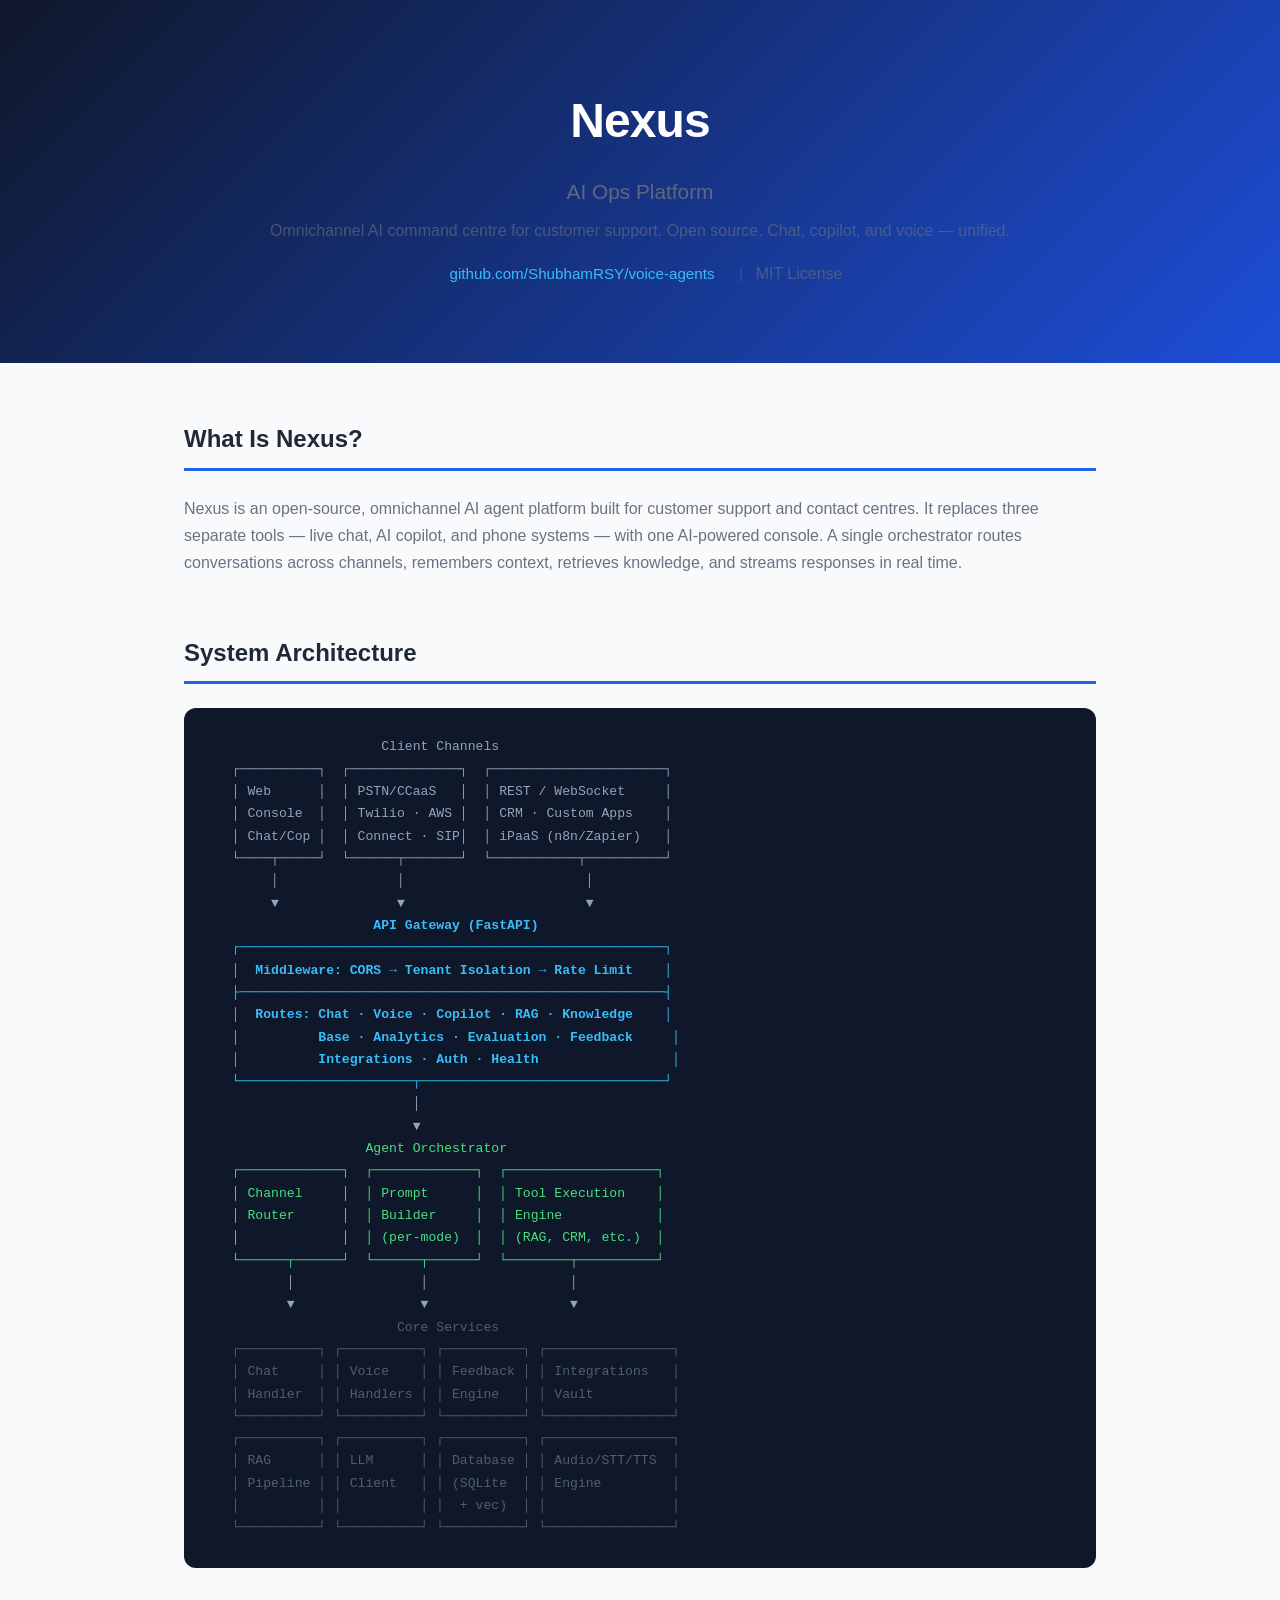
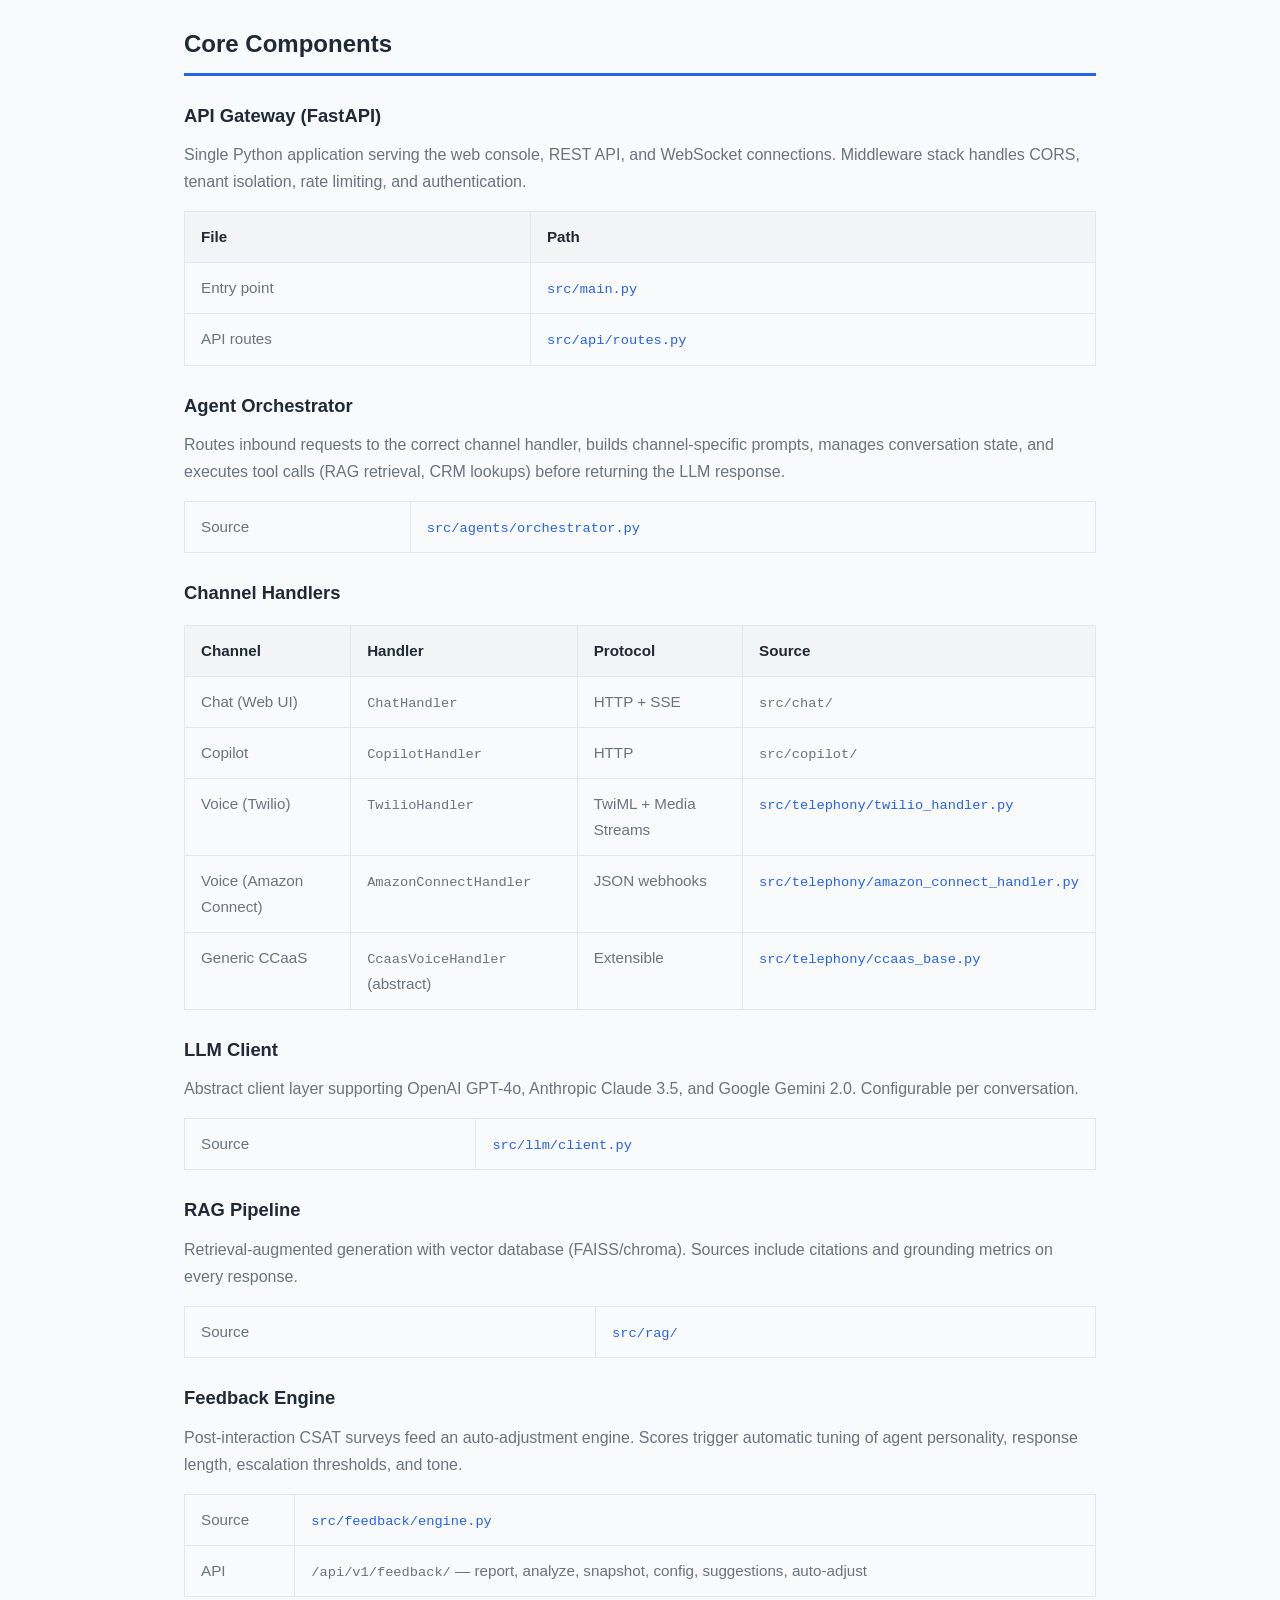
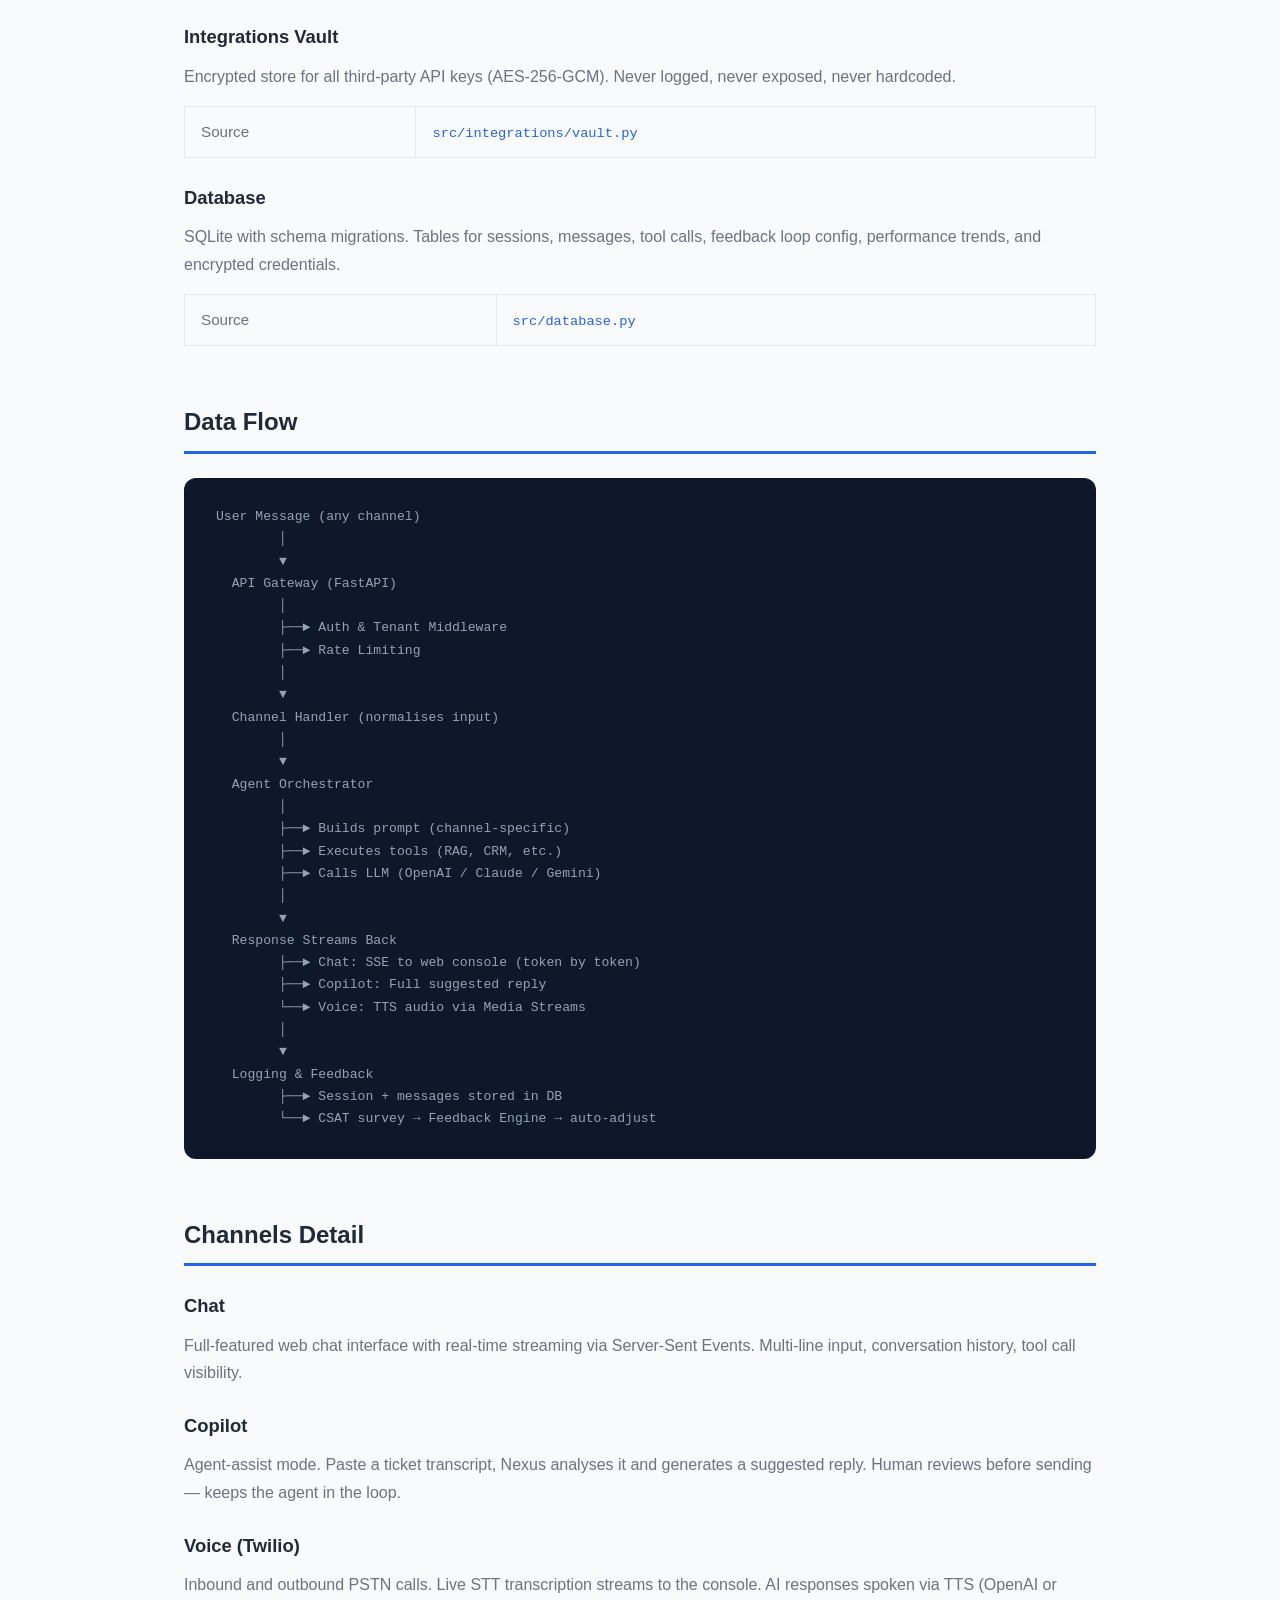
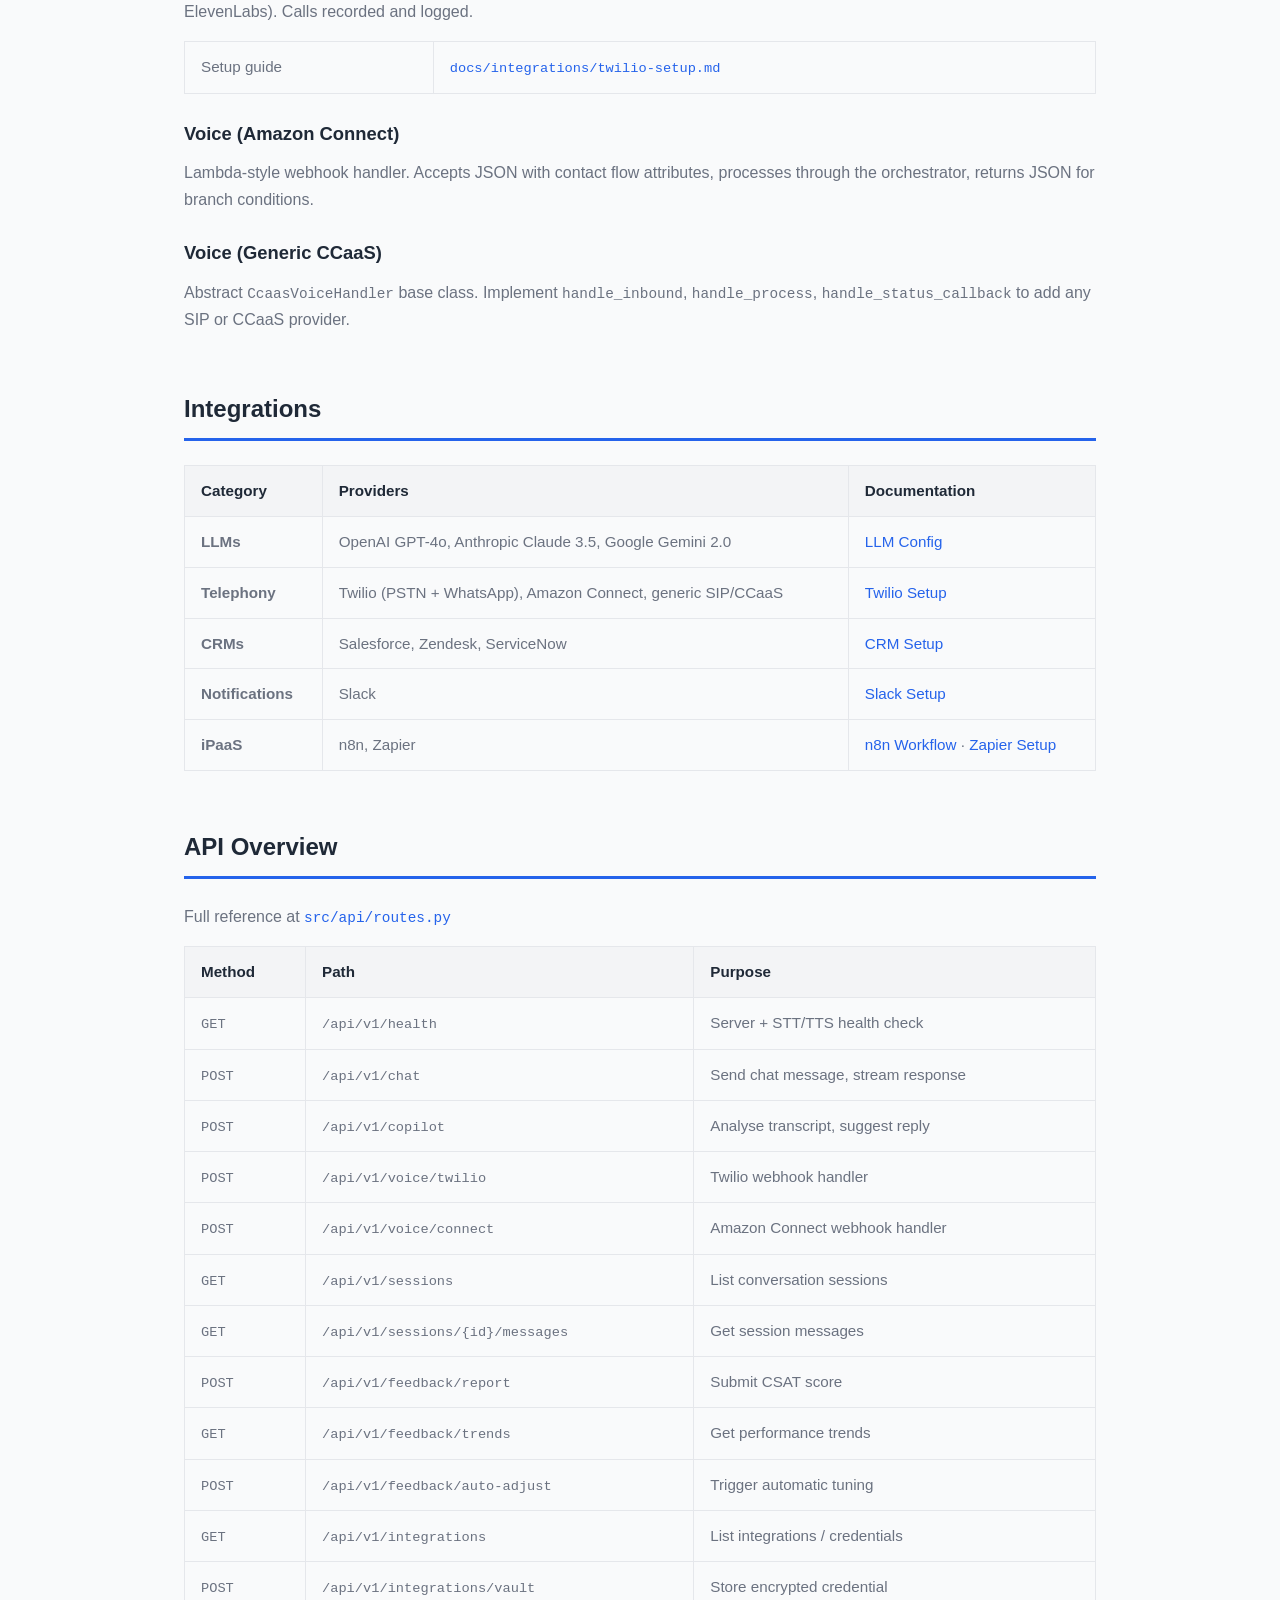
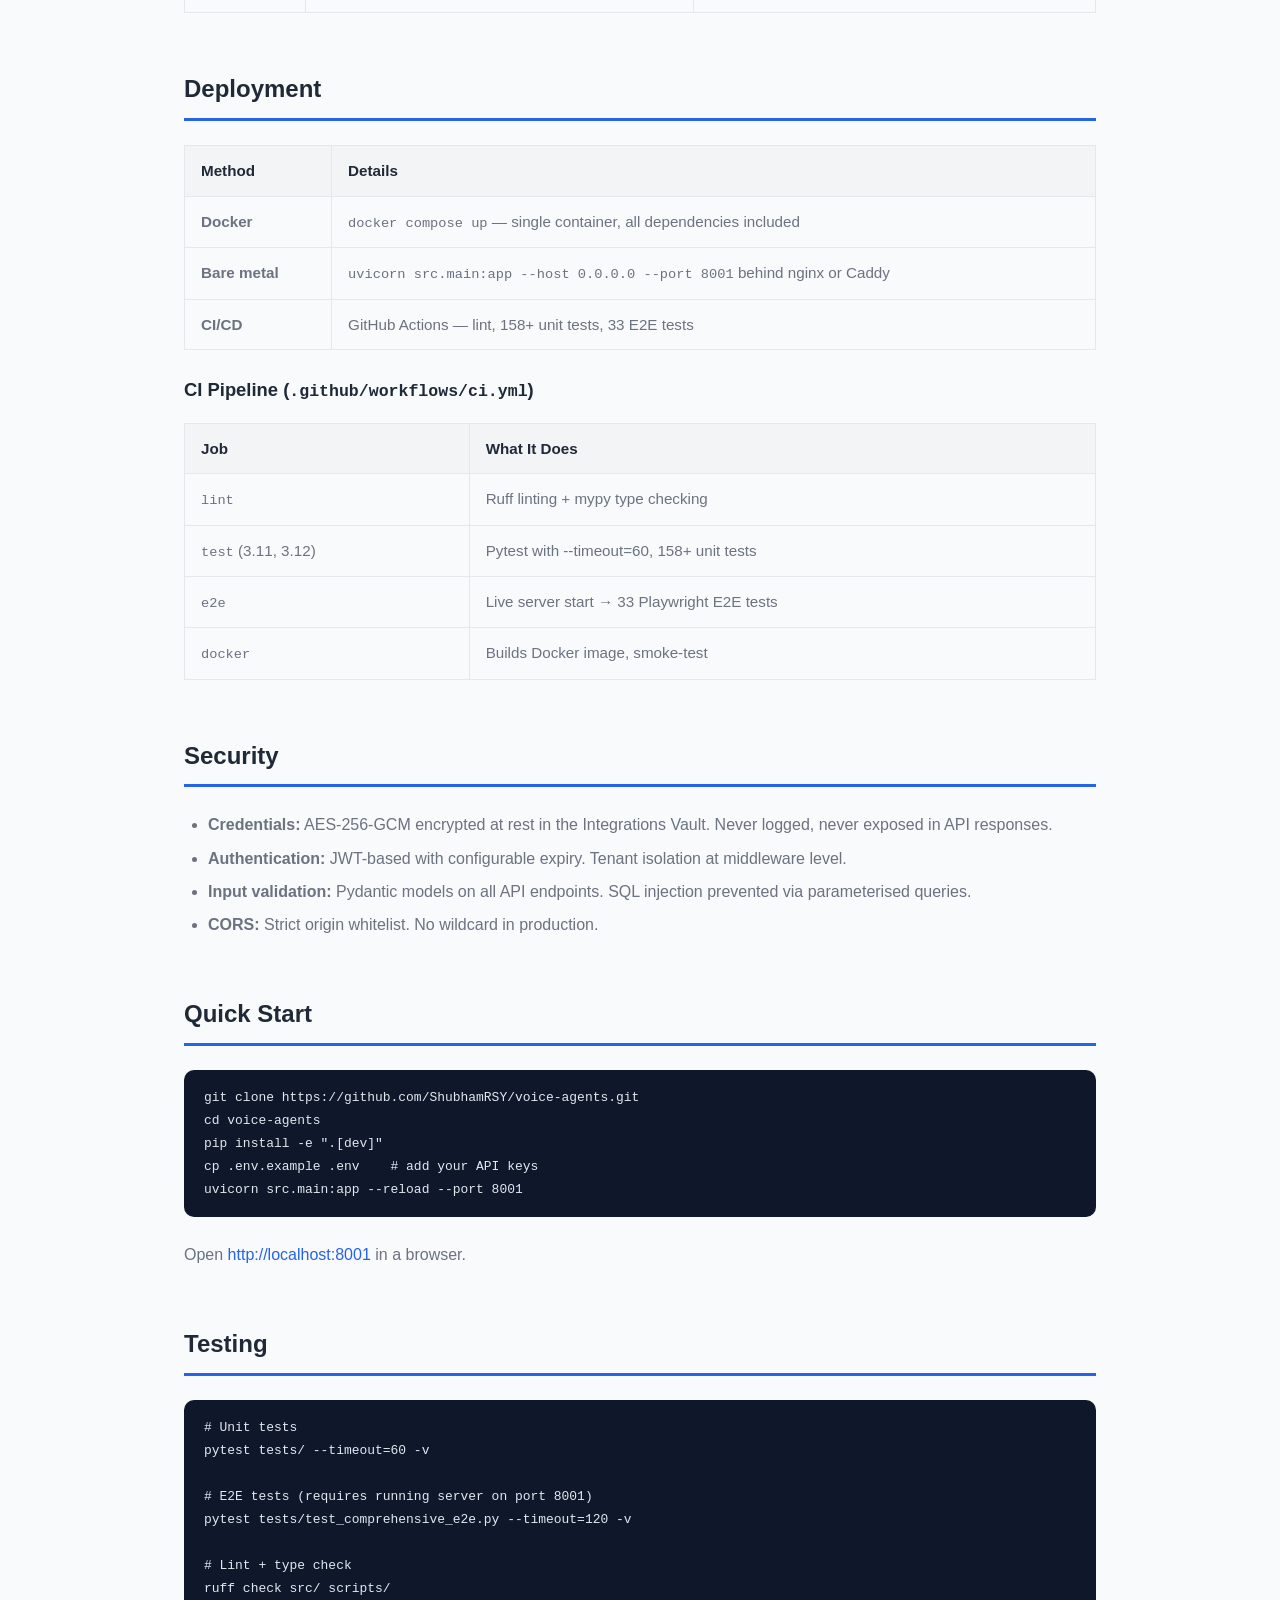
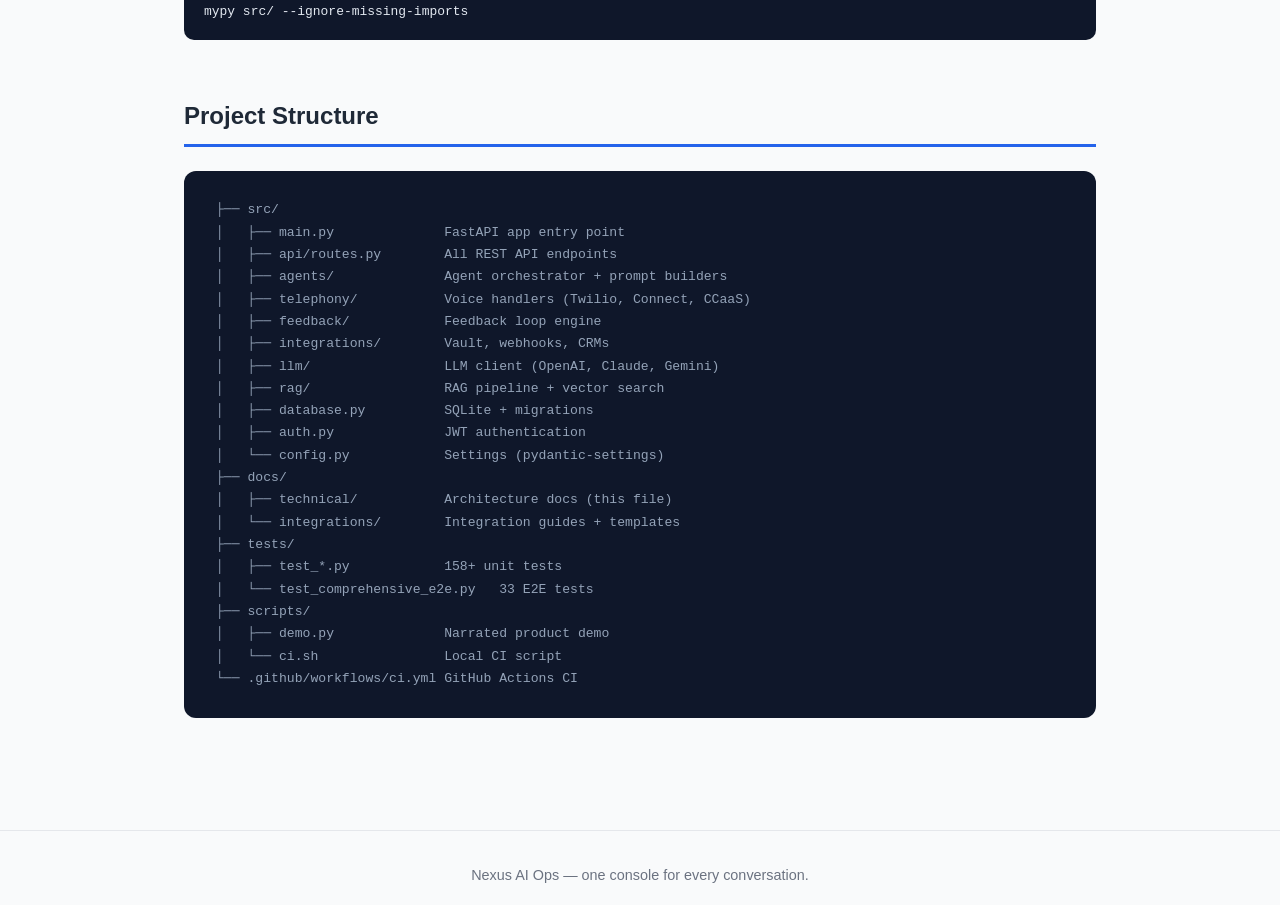
==== docs/technical/index.html @ 32c67d35 "Restore comprehensive content to architecture docs with proper links to source files" ====
<!DOCTYPE html>
<html lang="en">
<head>
<meta charset="UTF-8">
<meta name="viewport" content="width=device-width, initial-scale=1.0">
<title>Nexus — AI Ops Platform | Architecture</title>
<style>
  :root {
    --primary: #2563eb;
    --primary-dark: #1d4ed8;
    --bg: #f9fafb;
    --surface: #ffffff;
    --text: #1f2937;
    --text-muted: #6b7280;
    --border: #e5e7eb;
    --accent: #38bdf8;
    --code-bg: #0f172a;
  }
  * { margin: 0; padding: 0; box-sizing: border-box; }
  body {
    font-family: -apple-system, BlinkMacSystemFont, 'Segoe UI', Roboto, 'Helvetica Neue', Arial, sans-serif;
    color: var(--text);
    background: var(--bg);
    line-height: 1.7;
  }
  .hero {
    background: linear-gradient(135deg, #0f172a 0%, #1d4ed8 100%);
    color: white;
    padding: 80px 0 60px;
    text-align: center;
  }
  .hero h1 { font-size: 3rem; font-weight: 700; letter-spacing: -0.02em; margin-bottom: 12px; }
  .hero .tagline { font-size: 1.3rem; opacity: 0.85; margin-bottom: 8px; }
  .hero .sub { font-size: 1rem; opacity: 0.6; }
  .hero .links { margin-top: 16px; }
  .hero .links a { color: var(--accent); text-decoration: none; margin: 0 12px; font-size: 0.95rem; }
  .hero .links a:hover { text-decoration: underline; }
  .container { max-width: 960px; margin: 0 auto; padding: 0 24px; }
  .content { padding: 56px 0; }
  section { margin-bottom: 56px; }
  h2 {
    font-size: 1.5rem;
    font-weight: 600;
    color: var(--text);
    border-bottom: 3px solid var(--primary);
    padding-bottom: 8px;
    margin-bottom: 24px;
  }
  h3 { font-size: 1.15rem; font-weight: 600; margin: 24px 0 10px; color: var(--text); }
  h4 { font-size: 1rem; font-weight: 600; margin: 18px 0 8px; color: var(--text); }
  p { margin-bottom: 16px; color: var(--text-muted); }
  a { color: var(--primary); text-decoration: none; }
  a:hover { text-decoration: underline; }
  table {
    width: 100%;
    border-collapse: collapse;
    margin: 16px 0 24px;
    font-size: 0.95rem;
  }
  th, td {
    border: 1px solid var(--border);
    padding: 12px 16px;
    text-align: left;
    vertical-align: top;
  }
  th { background: #f3f4f6; font-weight: 600; color: var(--text); }
  td { color: var(--text-muted); }
  pre {
    background: var(--code-bg);
    color: #e2e8f0;
    padding: 16px 20px;
    border-radius: 10px;
    overflow-x: auto;
    font-size: 0.9rem;
    margin: 16px 0 24px;
    line-height: 1.6;
  }
  code { font-family: 'JetBrains Mono', 'Fira Code', monospace; font-size: 0.9em; }
  .cards {
    display: grid;
    grid-template-columns: repeat(auto-fill, minmax(280px, 1fr));
    gap: 20px;
    margin: 16px 0 24px;
  }
  .card {
    background: var(--surface);
    border: 1px solid var(--border);
    border-radius: 12px;
    padding: 20px 24px;
  }
  .card h3 { margin-top: 0; font-size: 1rem; }
  .card p { font-size: 0.9rem; margin-bottom: 0; }
  .diagram {
    background: var(--code-bg);
    color: #94a3b8;
    padding: 28px 32px;
    border-radius: 12px;
    font-family: 'JetBrains Mono', 'Fira Code', monospace;
    font-size: 0.82rem;
    line-height: 1.7;
    margin: 16px 0 24px;
    white-space: pre;
    overflow-x: auto;
  }
  .diagram .hl { color: var(--accent); font-weight: 600; }
  .diagram .g { color: #4ade80; }
  .diagram .y { color: #facc15; }
  .diagram .dim { opacity: 0.5; }
  ul, ol { margin: 8px 0 16px 24px; color: var(--text-muted); }
  li { margin-bottom: 6px; }
  .footer {
    text-align: center;
    padding: 32px 0;
    color: var(--text-muted);
    font-size: 0.9rem;
    border-top: 1px solid var(--border);
  }
  @media (max-width: 640px) {
    .hero h1 { font-size: 2rem; }
    .hero .tagline { font-size: 1.1rem; }
    .cards { grid-template-columns: 1fr; }
  }
</style>
</head>
<body>

<div class="hero">
  <div class="container">
    <h1>Nexus</h1>
    <p class="tagline">AI Ops Platform</p>
    <p class="sub">Omnichannel AI command centre for customer support. Open source. Chat, copilot, and voice — unified.</p>
    <p class="links">
      <a href="https://github.com/ShubhamRSY/voice-agents">github.com/ShubhamRSY/voice-agents</a>
      <span style="opacity:0.4;margin:0 8px">|</span>
      <span style="opacity:0.6">MIT License</span>
    </p>
  </div>
</div>

<div class="content">
  <div class="container">

    <!-- What Is Nexus -->
    <section>
      <h2>What Is Nexus?</h2>
      <p>
        Nexus is an open-source, omnichannel AI agent platform built for customer support and
        contact centres. It replaces three separate tools — live chat, AI copilot, and phone
        systems — with one AI-powered console. A single orchestrator routes conversations across
        channels, remembers context, retrieves knowledge, and streams responses in real time.
      </p>
    </section>

    <!-- System Architecture -->
    <section>
      <h2>System Architecture</h2>
      <div class="diagram">                     Client Channels
  ┌──────────┐  ┌──────────────┐  ┌──────────────────────┐
  │ Web      │  │ PSTN/CCaaS   │  │ REST / WebSocket     │
  │ Console  │  │ Twilio · AWS │  │ CRM · Custom Apps    │
  │ Chat/Cop │  │ Connect · SIP│  │ iPaaS (n8n/Zapier)   │
  └────┬─────┘  └──────┬───────┘  └───────────┬──────────┘
       │               │                       │
       ▼               ▼                       ▼
<span class="hl">                    API Gateway (FastAPI)
  ┌──────────────────────────────────────────────────────┐
  │  Middleware: CORS → Tenant Isolation → Rate Limit    │
  ├──────────────────────────────────────────────────────┤
  │  Routes: Chat · Voice · Copilot · RAG · Knowledge    │
  │          Base · Analytics · Evaluation · Feedback     │
  │          Integrations · Auth · Health                 │
  └──────────────────────┬───────────────────────────────┘</span>
                         │
                         ▼
<span class="g">                   Agent Orchestrator
  ┌─────────────┐  ┌─────────────┐  ┌───────────────────┐
  │ Channel     │  │ Prompt      │  │ Tool Execution    │
  │ Router      │  │ Builder     │  │ Engine            │
  │             │  │ (per-mode)  │  │ (RAG, CRM, etc.)  │
  └──────┬──────┘  └──────┬──────┘  └────────┬──────────┘</span>
         │                │                  │
         ▼                ▼                  ▼
<span class="dim">                       Core Services
  ┌──────────┐ ┌──────────┐ ┌──────────┐ ┌────────────────┐
  │ Chat     │ │ Voice    │ │ Feedback │ │ Integrations   │
  │ Handler  │ │ Handlers │ │ Engine   │ │ Vault          │
  └──────────┘ └──────────┘ └──────────┘ └────────────────┘
  ┌──────────┐ ┌──────────┐ ┌──────────┐ ┌────────────────┐
  │ RAG      │ │ LLM      │ │ Database │ │ Audio/STT/TTS  │
  │ Pipeline │ │ Client   │ │ (SQLite  │ │ Engine         │
  │          │ │          │ │  + vec)  │ │                │
  └──────────┘ └──────────┘ └──────────┘ └────────────────┘</span></div>
    </section>

    <!-- Core Components -->
    <section>
      <h2>Core Components</h2>

      <h3>API Gateway (FastAPI)</h3>
      <p>Single Python application serving the web console, REST API, and WebSocket connections. Middleware stack handles CORS, tenant isolation, rate limiting, and authentication.</p>
      <table>
        <tr><th>File</th><th>Path</th></tr>
        <tr><td>Entry point</td><td><a href="https://github.com/ShubhamRSY/voice-agents/blob/main/src/main.py"><code>src/main.py</code></a></td></tr>
        <tr><td>API routes</td><td><a href="https://github.com/ShubhamRSY/voice-agents/blob/main/src/api/routes.py"><code>src/api/routes.py</code></a></td></tr>
      </table>

      <h3>Agent Orchestrator</h3>
      <p>Routes inbound requests to the correct channel handler, builds channel-specific prompts, manages conversation state, and executes tool calls (RAG retrieval, CRM lookups) before returning the LLM response.</p>
      <table>
        <tr><td>Source</td><td><a href="https://github.com/ShubhamRSY/voice-agents/blob/main/src/agents/orchestrator.py"><code>src/agents/orchestrator.py</code></a></td></tr>
      </table>

      <h3>Channel Handlers</h3>
      <table>
        <tr><th>Channel</th><th>Handler</th><th>Protocol</th><th>Source</th></tr>
        <tr><td>Chat (Web UI)</td><td><code>ChatHandler</code></td><td>HTTP + SSE</td><td><code>src/chat/</code></td></tr>
        <tr><td>Copilot</td><td><code>CopilotHandler</code></td><td>HTTP</td><td><code>src/copilot/</code></td></tr>
        <tr><td>Voice (Twilio)</td><td><code>TwilioHandler</code></td><td>TwiML + Media Streams</td><td><a href="https://github.com/ShubhamRSY/voice-agents/blob/main/src/telephony/twilio_handler.py"><code>src/telephony/twilio_handler.py</code></a></td></tr>
        <tr><td>Voice (Amazon Connect)</td><td><code>AmazonConnectHandler</code></td><td>JSON webhooks</td><td><a href="https://github.com/ShubhamRSY/voice-agents/blob/main/src/telephony/amazon_connect_handler.py"><code>src/telephony/amazon_connect_handler.py</code></a></td></tr>
        <tr><td>Generic CCaaS</td><td><code>CcaasVoiceHandler</code> (abstract)</td><td>Extensible</td><td><a href="https://github.com/ShubhamRSY/voice-agents/blob/main/src/telephony/ccaas_base.py"><code>src/telephony/ccaas_base.py</code></a></td></tr>
      </table>

      <h3>LLM Client</h3>
      <p>Abstract client layer supporting OpenAI GPT-4o, Anthropic Claude 3.5, and Google Gemini 2.0. Configurable per conversation.</p>
      <table><tr><td>Source</td><td><a href="https://github.com/ShubhamRSY/voice-agents/blob/main/src/llm/client.py"><code>src/llm/client.py</code></a></td></tr></table>

      <h3>RAG Pipeline</h3>
      <p>Retrieval-augmented generation with vector database (FAISS/chroma). Sources include citations and grounding metrics on every response.</p>
      <table><tr><td>Source</td><td><a href="https://github.com/ShubhamRSY/voice-agents/blob/main/src/rag/"><code>src/rag/</code></a></td></tr></table>

      <h3>Feedback Engine</h3>
      <p>Post-interaction CSAT surveys feed an auto-adjustment engine. Scores trigger automatic tuning of agent personality, response length, escalation thresholds, and tone.</p>
      <table>
        <tr><td>Source</td><td><a href="https://github.com/ShubhamRSY/voice-agents/blob/main/src/feedback/engine.py"><code>src/feedback/engine.py</code></a></td></tr>
        <tr><td>API</td><td><code>/api/v1/feedback/</code> — report, analyze, snapshot, config, suggestions, auto-adjust</td></tr>
      </table>

      <h3>Integrations Vault</h3>
      <p>Encrypted store for all third-party API keys (AES-256-GCM). Never logged, never exposed, never hardcoded.</p>
      <table><tr><td>Source</td><td><a href="https://github.com/ShubhamRSY/voice-agents/blob/main/src/integrations/vault.py"><code>src/integrations/vault.py</code></a></td></tr></table>

      <h3>Database</h3>
      <p>SQLite with schema migrations. Tables for sessions, messages, tool calls, feedback loop config, performance trends, and encrypted credentials.</p>
      <table><tr><td>Source</td><td><a href="https://github.com/ShubhamRSY/voice-agents/blob/main/src/database.py"><code>src/database.py</code></a></td></tr></table>
    </section>

    <!-- Data Flow -->
    <section>
      <h2>Data Flow</h2>
      <div class="diagram">User Message (any channel)
        │
        ▼
  API Gateway (FastAPI)
        │
        ├──► Auth & Tenant Middleware
        ├──► Rate Limiting
        │
        ▼
  Channel Handler (normalises input)
        │
        ▼
  Agent Orchestrator
        │
        ├──► Builds prompt (channel-specific)
        ├──► Executes tools (RAG, CRM, etc.)
        ├──► Calls LLM (OpenAI / Claude / Gemini)
        │
        ▼
  Response Streams Back
        ├──► Chat: SSE to web console (token by token)
        ├──► Copilot: Full suggested reply
        └──► Voice: TTS audio via Media Streams
        │
        ▼
  Logging & Feedback
        ├──► Session + messages stored in DB
        └──► CSAT survey → Feedback Engine → auto-adjust</div>
    </section>

    <!-- Channels Detail -->
    <section>
      <h2>Channels Detail</h2>

      <h3>Chat</h3>
      <p>Full-featured web chat interface with real-time streaming via Server-Sent Events. Multi-line input, conversation history, tool call visibility.</p>

      <h3>Copilot</h3>
      <p>Agent-assist mode. Paste a ticket transcript, Nexus analyses it and generates a suggested reply. Human reviews before sending — keeps the agent in the loop.</p>

      <h3>Voice (Twilio)</h3>
      <p>Inbound and outbound PSTN calls. Live STT transcription streams to the console. AI responses spoken via TTS (OpenAI or ElevenLabs). Calls recorded and logged.</p>
      <table><tr><td>Setup guide</td><td><a href="https://github.com/ShubhamRSY/voice-agents/blob/main/docs/integrations/twilio-setup.md"><code>docs/integrations/twilio-setup.md</code></a></td></tr></table>

      <h3>Voice (Amazon Connect)</h3>
      <p>Lambda-style webhook handler. Accepts JSON with contact flow attributes, processes through the orchestrator, returns JSON for branch conditions.</p>

      <h3>Voice (Generic CCaaS)</h3>
      <p>Abstract <code>CcaasVoiceHandler</code> base class. Implement <code>handle_inbound</code>, <code>handle_process</code>, <code>handle_status_callback</code> to add any SIP or CCaaS provider.</p>
    </section>

    <!-- Integrations -->
    <section>
      <h2>Integrations</h2>
      <table>
        <tr><th>Category</th><th>Providers</th><th>Documentation</th></tr>
        <tr><td><strong>LLMs</strong></td><td>OpenAI GPT-4o, Anthropic Claude 3.5, Google Gemini 2.0</td><td><a href="https://github.com/ShubhamRSY/voice-agents/blob/main/docs/configuration.md">LLM Config</a></td></tr>
        <tr><td><strong>Telephony</strong></td><td>Twilio (PSTN + WhatsApp), Amazon Connect, generic SIP/CCaaS</td><td><a href="https://github.com/ShubhamRSY/voice-agents/blob/main/docs/integrations/twilio-setup.md">Twilio Setup</a></td></tr>
        <tr><td><strong>CRMs</strong></td><td>Salesforce, Zendesk, ServiceNow</td><td><a href="https://github.com/ShubhamRSY/voice-agents/blob/main/docs/integrations/crm-setup.md">CRM Setup</a></td></tr>
        <tr><td><strong>Notifications</strong></td><td>Slack</td><td><a href="https://github.com/ShubhamRSY/voice-agents/blob/main/docs/integrations/slack-setup.md">Slack Setup</a></td></tr>
        <tr><td><strong>iPaaS</strong></td><td>n8n, Zapier</td><td><a href="https://github.com/ShubhamRSY/voice-agents/blob/main/docs/integrations/templates/n8n-workflow.json">n8n Workflow</a> · <a href="https://github.com/ShubhamRSY/voice-agents/blob/main/docs/integrations/templates/zapier-setup.md">Zapier Setup</a></td></tr>
      </table>
    </section>

    <!-- API Overview -->
    <section>
      <h2>API Overview</h2>
      <p>Full reference at <a href="https://github.com/ShubhamRSY/voice-agents/blob/main/src/api/routes.py"><code>src/api/routes.py</code></a></p>
      <table>
        <tr><th>Method</th><th>Path</th><th>Purpose</th></tr>
        <tr><td><code>GET</code></td><td><code>/api/v1/health</code></td><td>Server + STT/TTS health check</td></tr>
        <tr><td><code>POST</code></td><td><code>/api/v1/chat</code></td><td>Send chat message, stream response</td></tr>
        <tr><td><code>POST</code></td><td><code>/api/v1/copilot</code></td><td>Analyse transcript, suggest reply</td></tr>
        <tr><td><code>POST</code></td><td><code>/api/v1/voice/twilio</code></td><td>Twilio webhook handler</td></tr>
        <tr><td><code>POST</code></td><td><code>/api/v1/voice/connect</code></td><td>Amazon Connect webhook handler</td></tr>
        <tr><td><code>GET</code></td><td><code>/api/v1/sessions</code></td><td>List conversation sessions</td></tr>
        <tr><td><code>GET</code></td><td><code>/api/v1/sessions/{id}/messages</code></td><td>Get session messages</td></tr>
        <tr><td><code>POST</code></td><td><code>/api/v1/feedback/report</code></td><td>Submit CSAT score</td></tr>
        <tr><td><code>GET</code></td><td><code>/api/v1/feedback/trends</code></td><td>Get performance trends</td></tr>
        <tr><td><code>POST</code></td><td><code>/api/v1/feedback/auto-adjust</code></td><td>Trigger automatic tuning</td></tr>
        <tr><td><code>GET</code></td><td><code>/api/v1/integrations</code></td><td>List integrations / credentials</td></tr>
        <tr><td><code>POST</code></td><td><code>/api/v1/integrations/vault</code></td><td>Store encrypted credential</td></tr>
      </table>
    </section>

    <!-- Deployment -->
    <section>
      <h2>Deployment</h2>
      <table>
        <tr><th>Method</th><th>Details</th></tr>
        <tr><td><strong>Docker</strong></td><td><code>docker compose up</code> — single container, all dependencies included</td></tr>
        <tr><td><strong>Bare metal</strong></td><td><code>uvicorn src.main:app --host 0.0.0.0 --port 8001</code> behind nginx or Caddy</td></tr>
        <tr><td><strong>CI/CD</strong></td><td>GitHub Actions — lint, 158+ unit tests, 33 E2E tests</td></tr>
      </table>

      <h3>CI Pipeline (<code>.github/workflows/ci.yml</code>)</h3>
      <table>
        <tr><th>Job</th><th>What It Does</th></tr>
        <tr><td><code>lint</code></td><td>Ruff linting + mypy type checking</td></tr>
        <tr><td><code>test</code> (3.11, 3.12)</td><td>Pytest with --timeout=60, 158+ unit tests</td></tr>
        <tr><td><code>e2e</code></td><td>Live server start → 33 Playwright E2E tests</td></tr>
        <tr><td><code>docker</code></td><td>Builds Docker image, smoke-test</td></tr>
      </table>
    </section>

    <!-- Security -->
    <section>
      <h2>Security</h2>
      <ul>
        <li><strong>Credentials:</strong> AES-256-GCM encrypted at rest in the Integrations Vault. Never logged, never exposed in API responses.</li>
        <li><strong>Authentication:</strong> JWT-based with configurable expiry. Tenant isolation at middleware level.</li>
        <li><strong>Input validation:</strong> Pydantic models on all API endpoints. SQL injection prevented via parameterised queries.</li>
        <li><strong>CORS:</strong> Strict origin whitelist. No wildcard in production.</li>
      </ul>
    </section>

    <!-- Quick Start -->
    <section>
      <h2>Quick Start</h2>
      <pre><code>git clone https://github.com/ShubhamRSY/voice-agents.git
cd voice-agents
pip install -e ".[dev]"
cp .env.example .env    # add your API keys
uvicorn src.main:app --reload --port 8001</code></pre>
      <p>Open <a href="http://localhost:8001">http://localhost:8001</a> in a browser.</p>
    </section>

    <!-- Testing -->
    <section>
      <h2>Testing</h2>
      <pre><code># Unit tests
pytest tests/ --timeout=60 -v

# E2E tests (requires running server on port 8001)
pytest tests/test_comprehensive_e2e.py --timeout=120 -v

# Lint + type check
ruff check src/ scripts/
mypy src/ --ignore-missing-imports</code></pre>
    </section>

    <!-- Project Structure -->
    <section>
      <h2>Project Structure</h2>
      <div class="diagram">├── src/
│   ├── main.py              FastAPI app entry point
│   ├── api/routes.py        All REST API endpoints
│   ├── agents/              Agent orchestrator + prompt builders
│   ├── telephony/           Voice handlers (Twilio, Connect, CCaaS)
│   ├── feedback/            Feedback loop engine
│   ├── integrations/        Vault, webhooks, CRMs
│   ├── llm/                 LLM client (OpenAI, Claude, Gemini)
│   ├── rag/                 RAG pipeline + vector search
│   ├── database.py          SQLite + migrations
│   ├── auth.py              JWT authentication
│   └── config.py            Settings (pydantic-settings)
├── docs/
│   ├── technical/           Architecture docs (this file)
│   └── integrations/        Integration guides + templates
├── tests/
│   ├── test_*.py            158+ unit tests
│   └── test_comprehensive_e2e.py   33 E2E tests
├── scripts/
│   ├── demo.py              Narrated product demo
│   └── ci.sh                Local CI script
└── .github/workflows/ci.yml GitHub Actions CI</div>
    </section>

  </div>
</div>

<div class="footer">
  <div class="container">
    Nexus AI Ops — one console for every conversation.
  </div>
</div>

</body>
</html>
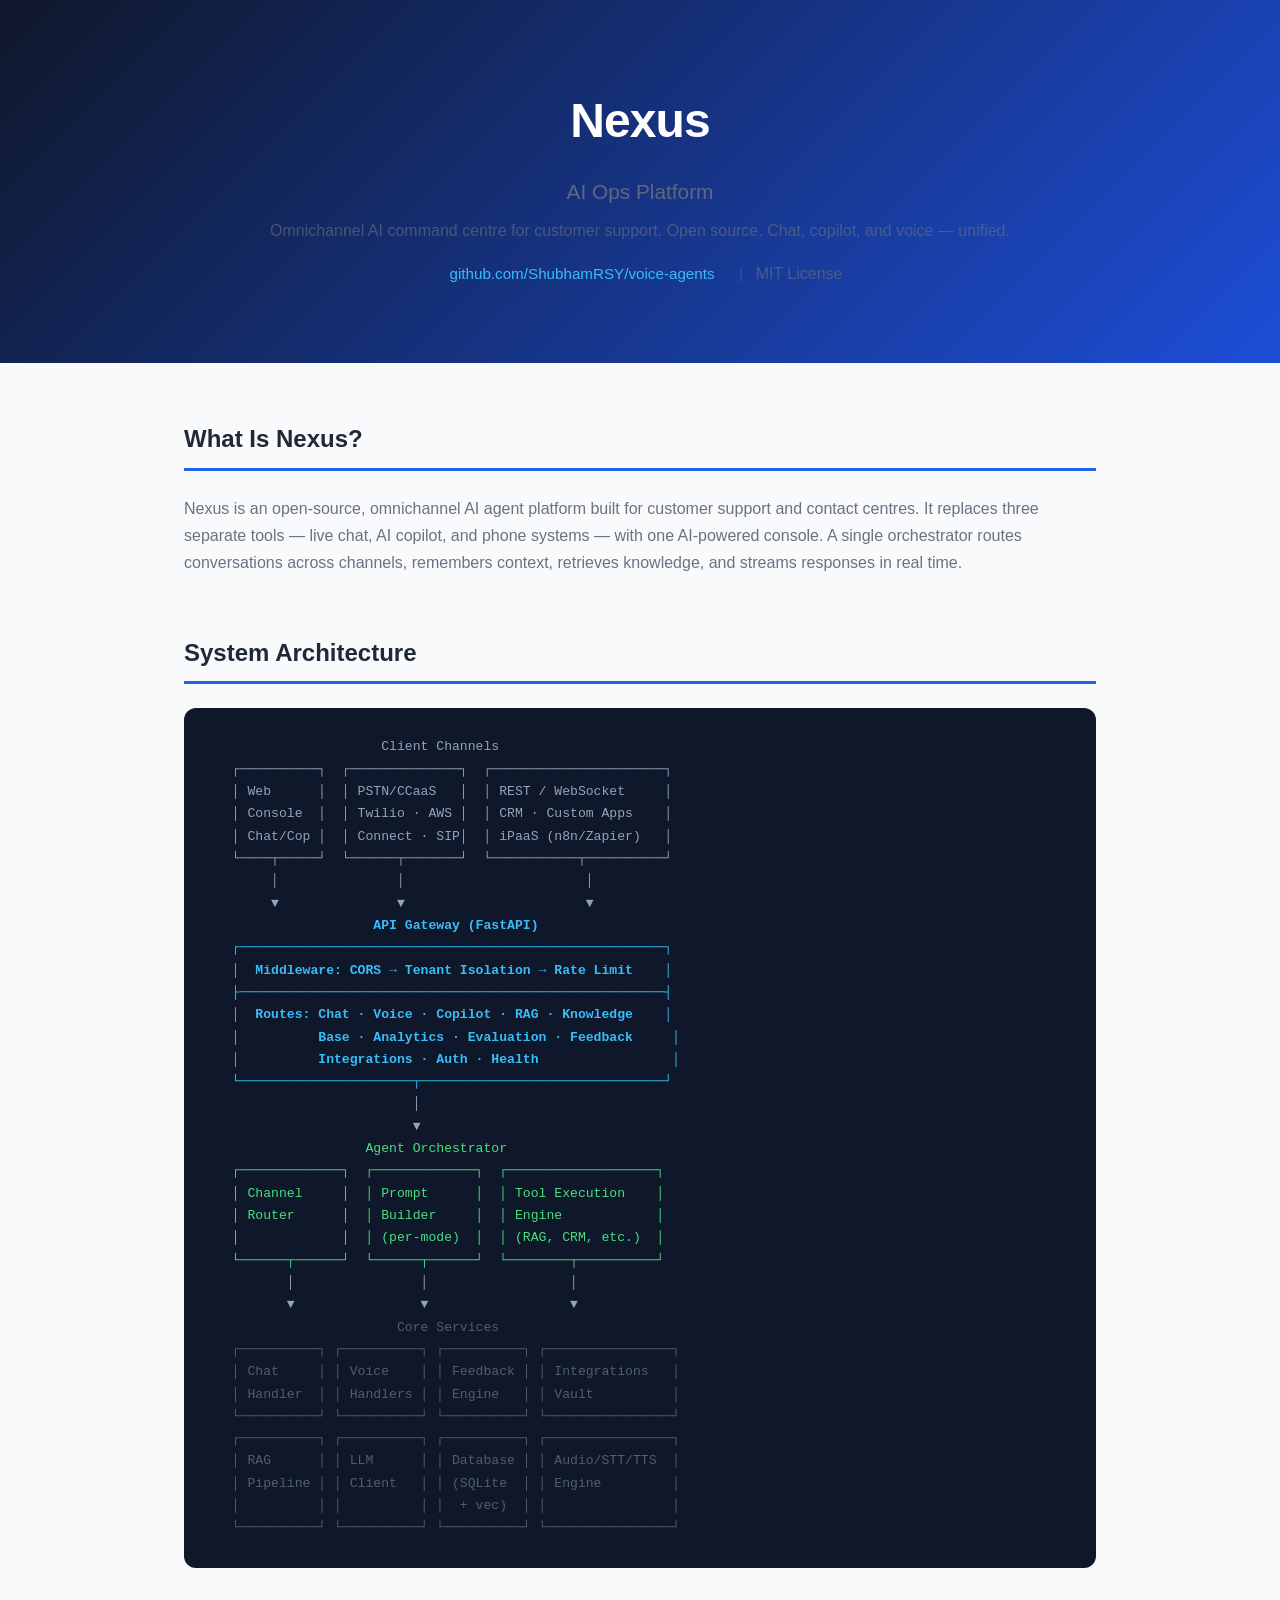
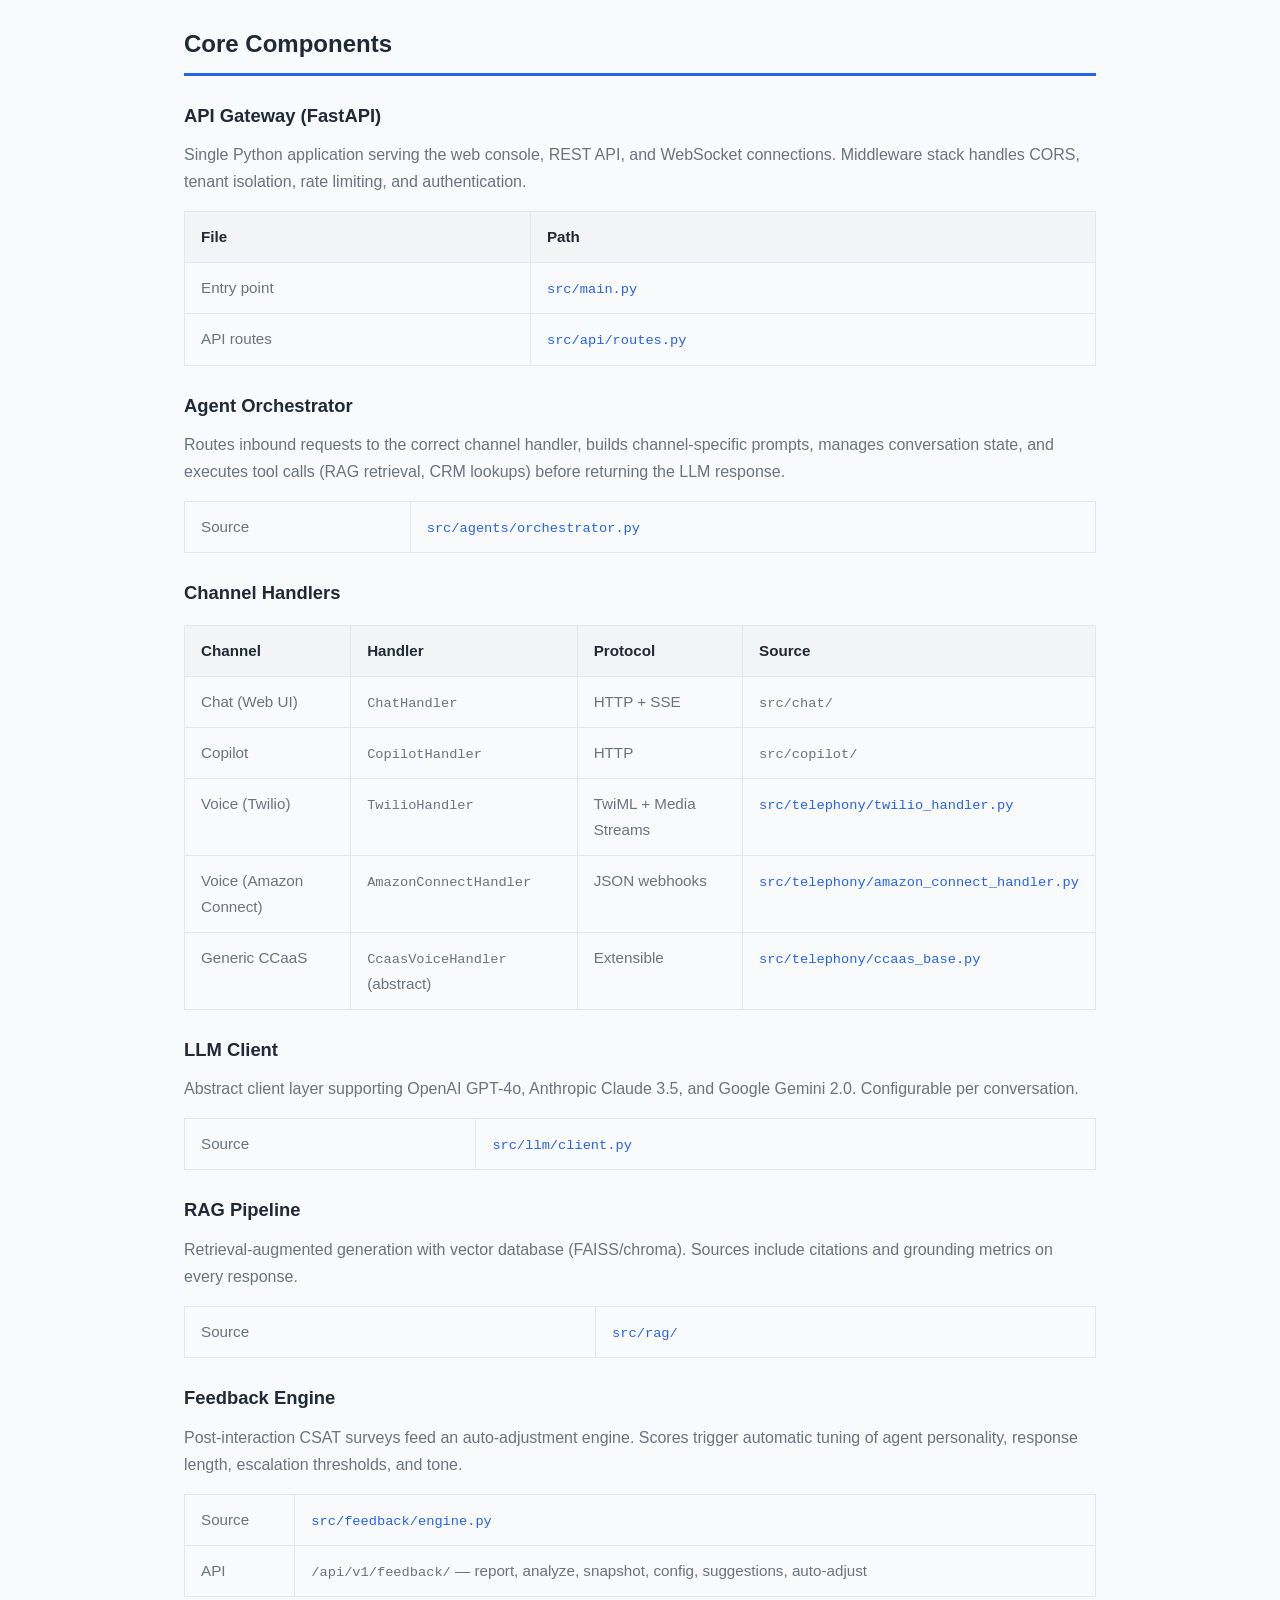
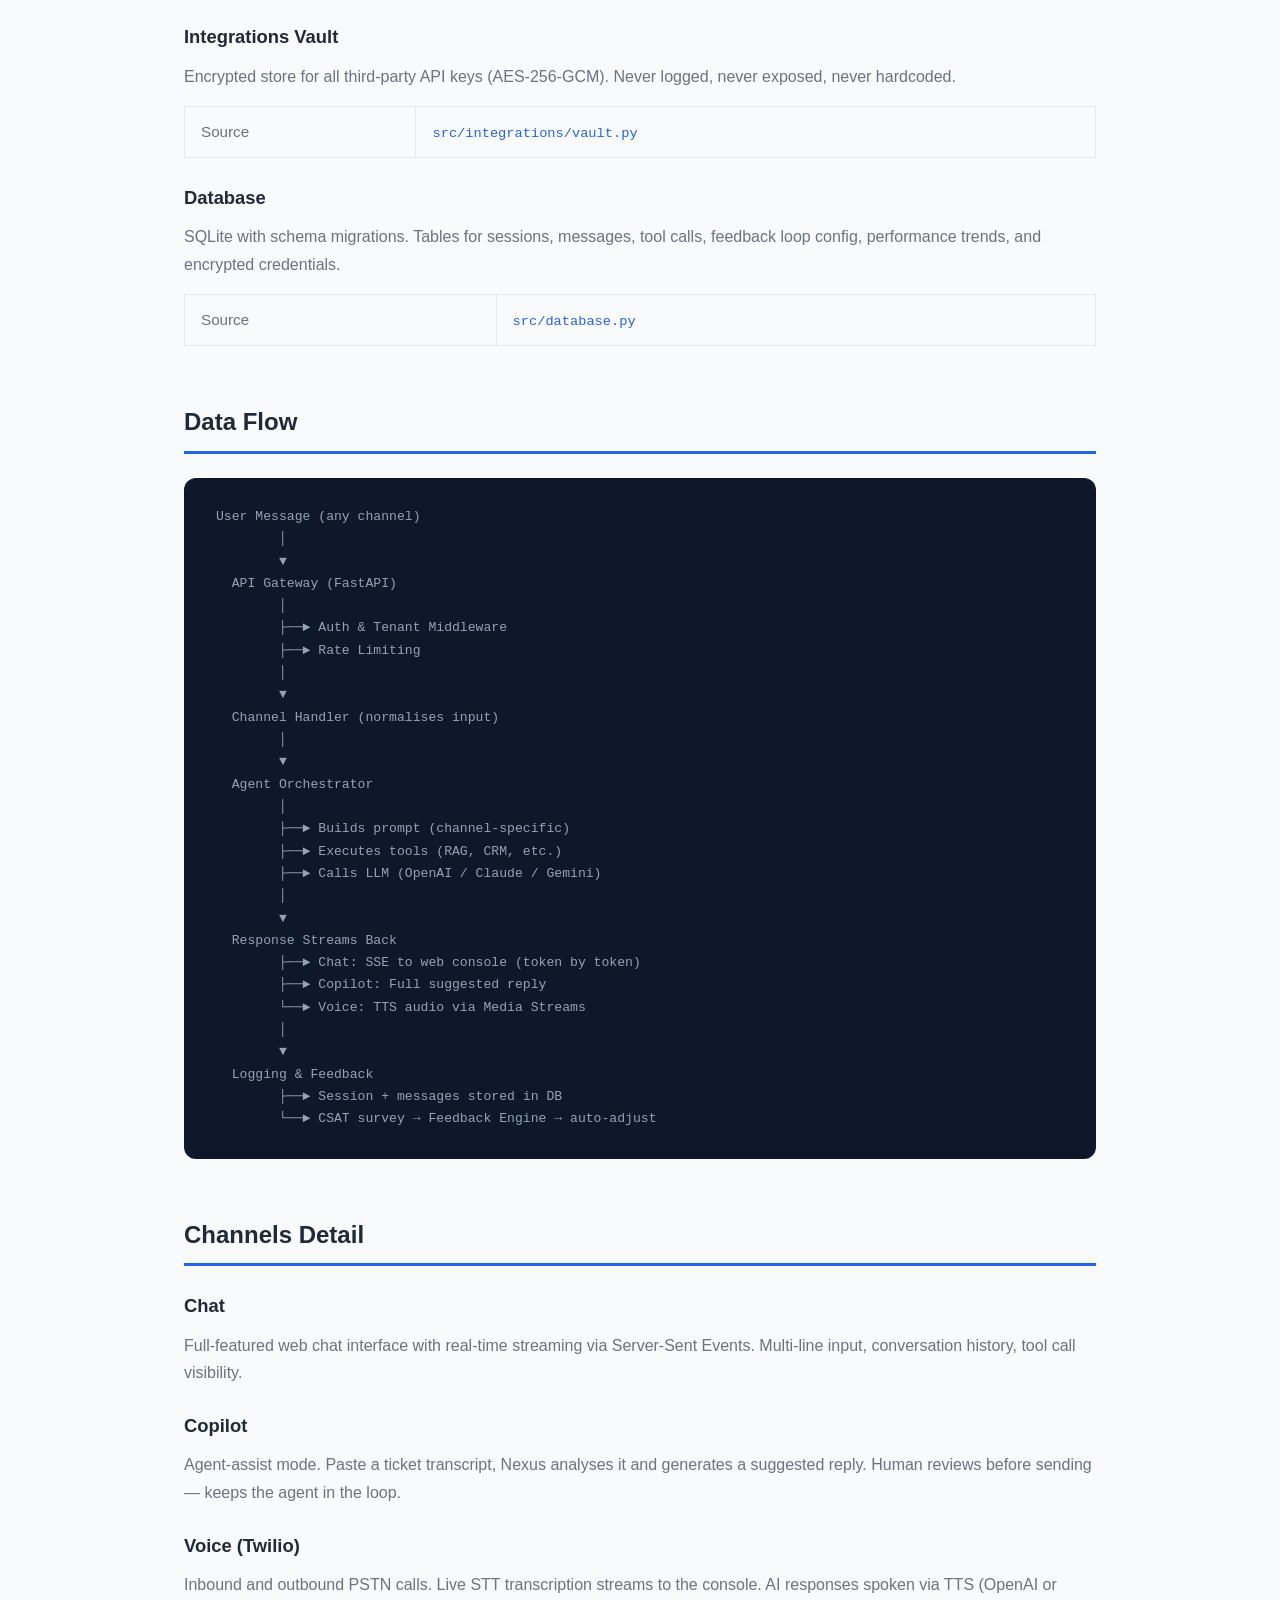
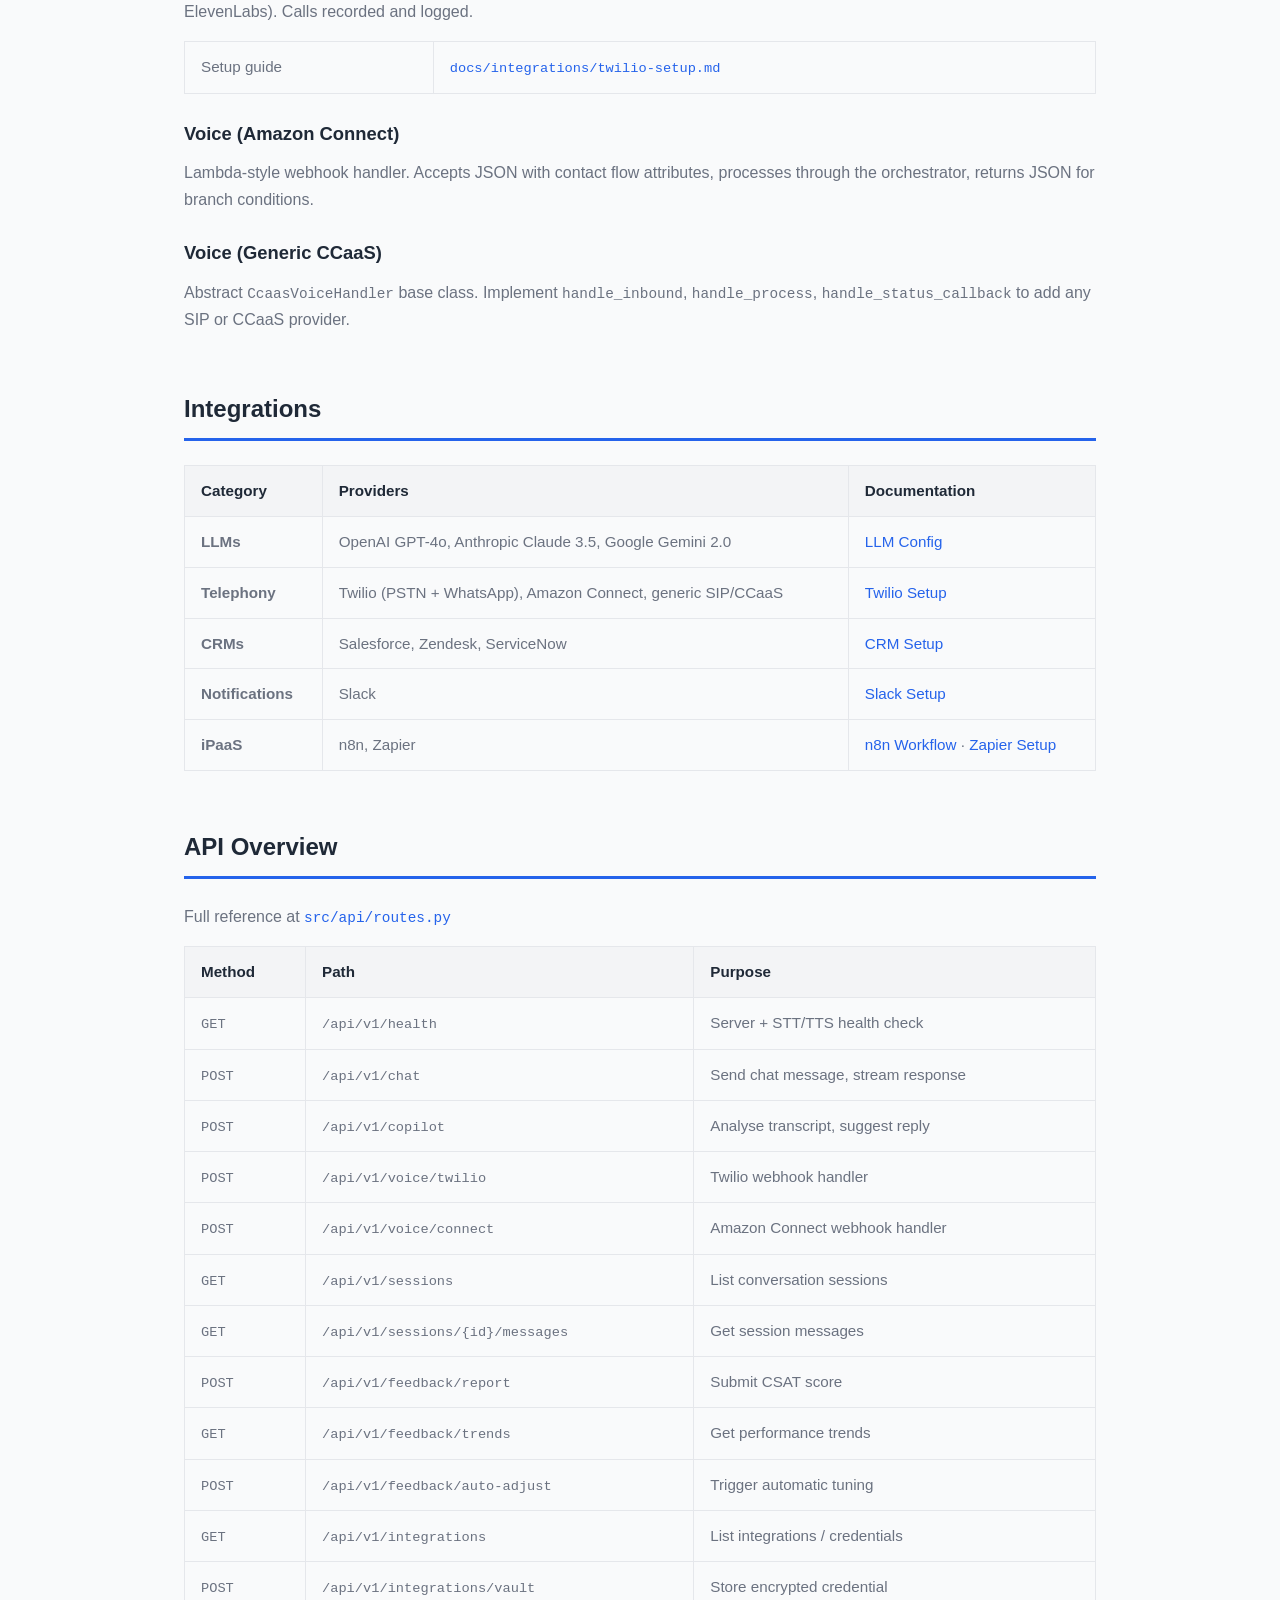
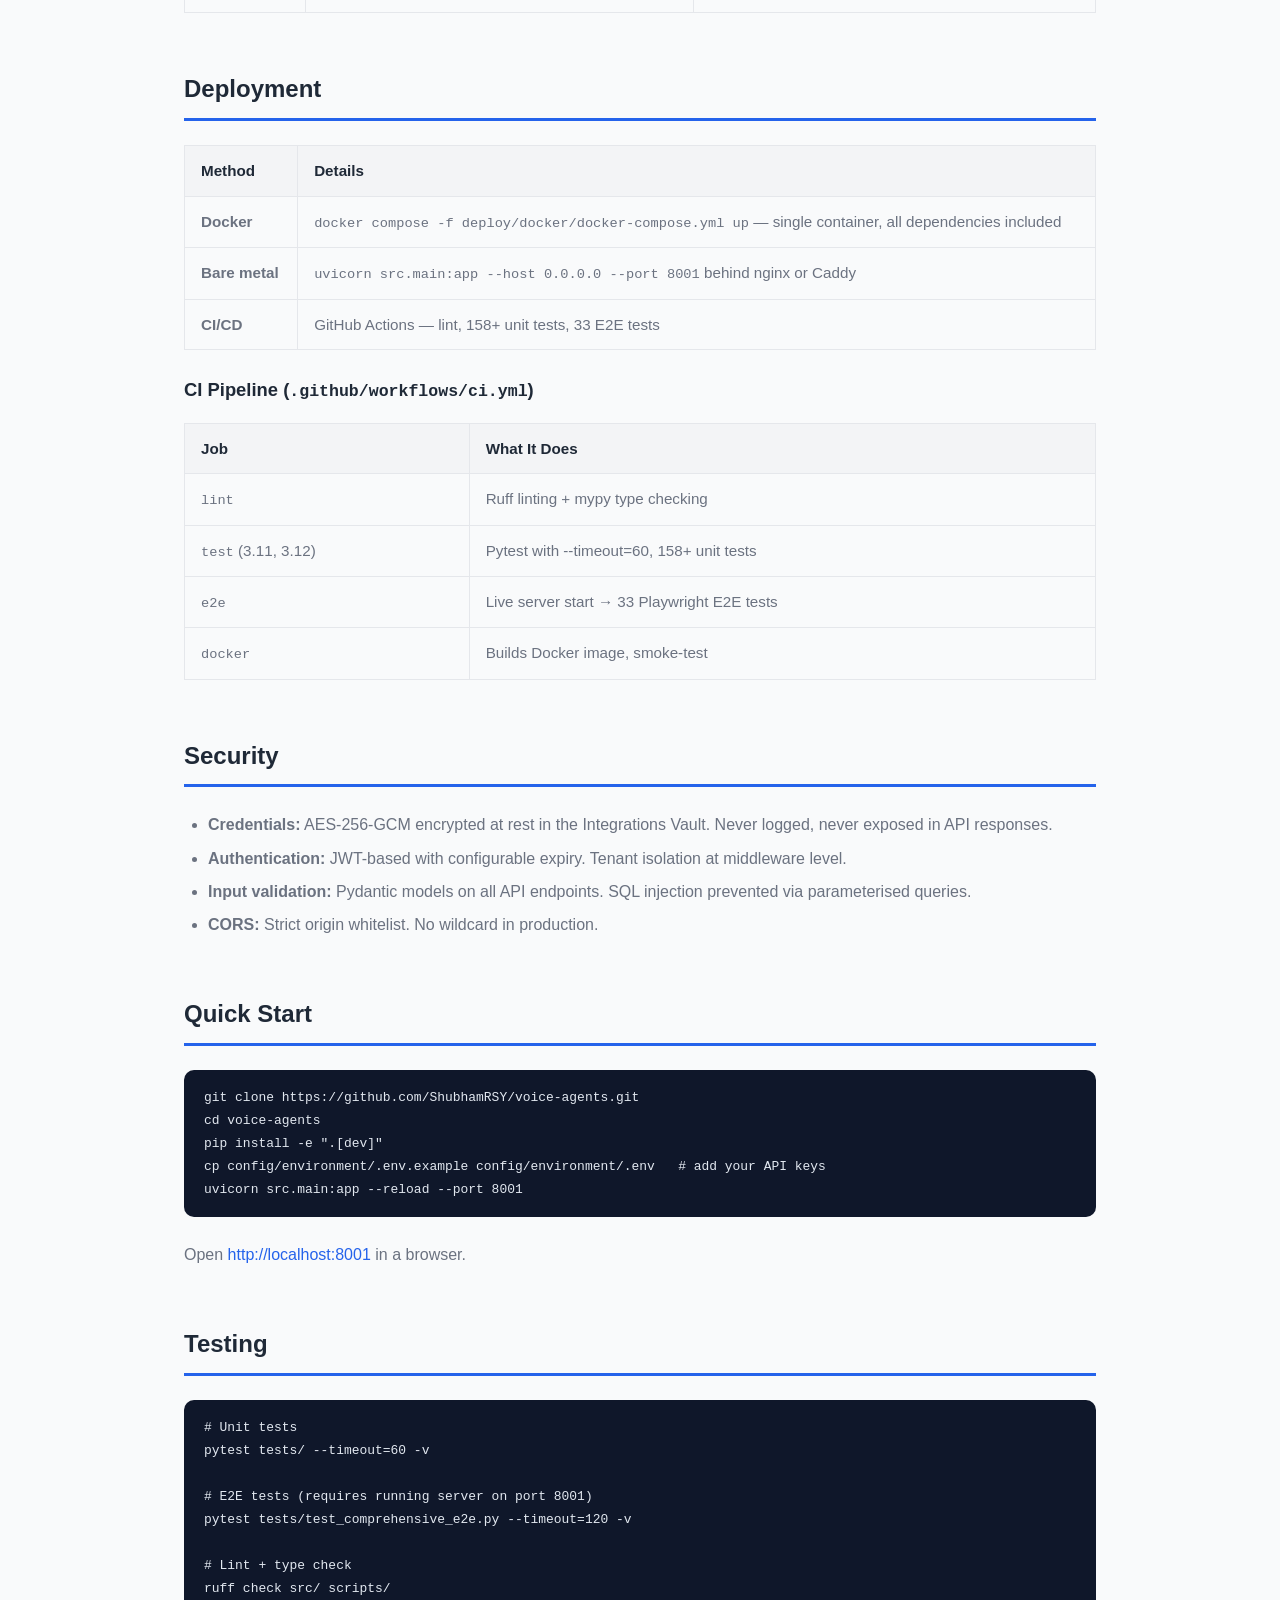
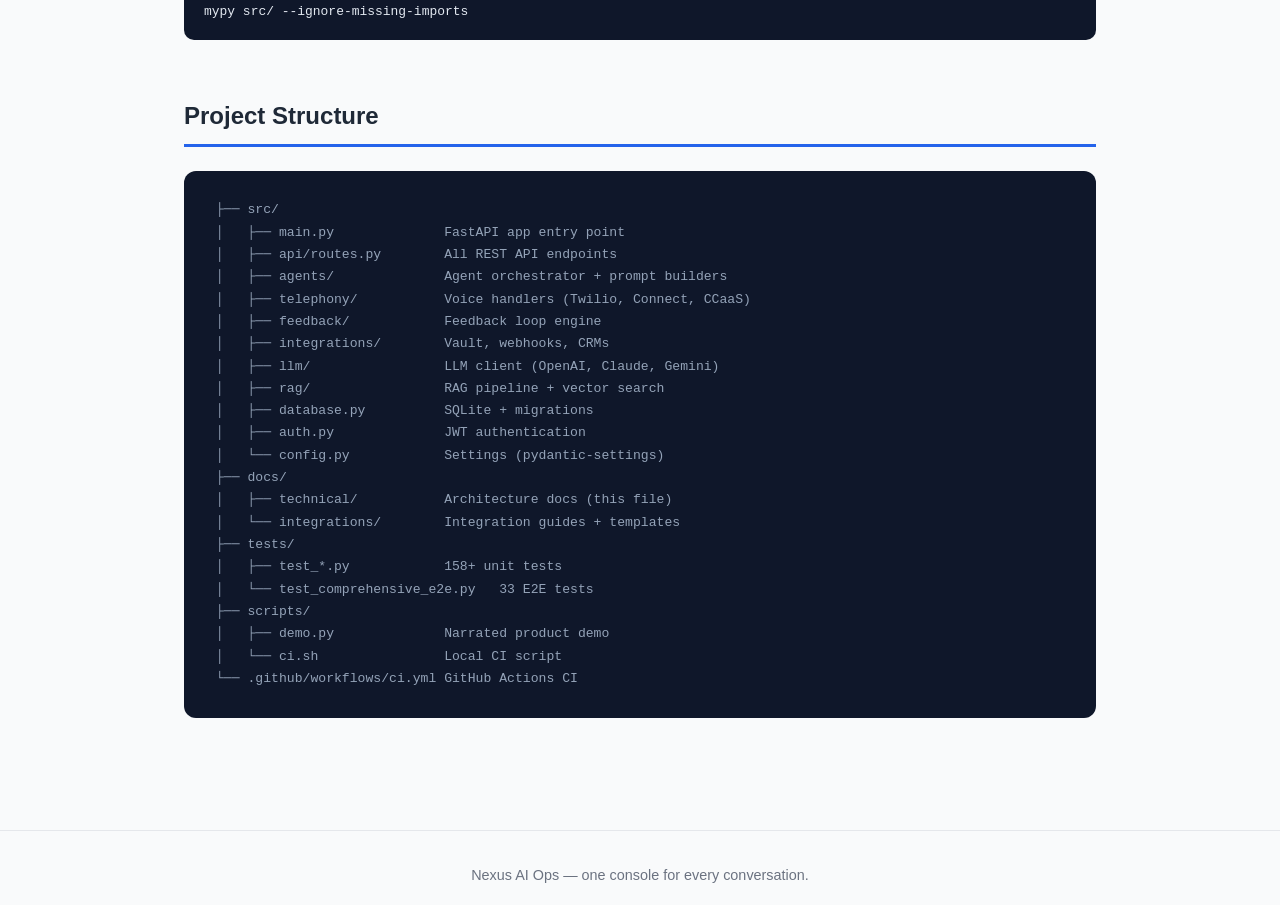
==== commit 75f0a3b1: "Update architecture docs with new project layout and docker-compose path - Fix docker compose comman" ====
--- a/docs/technical/index.html
+++ b/docs/technical/index.html
@@ -337,7 +337,7 @@
       <h2>Deployment</h2>
       <table>
         <tr><th>Method</th><th>Details</th></tr>
-        <tr><td><strong>Docker</strong></td><td><code>docker compose up</code> — single container, all dependencies included</td></tr>
+        <tr><td><strong>Docker</strong></td><td><code>docker compose -f deploy/docker/docker-compose.yml up</code> — single container, all dependencies included</td></tr>
         <tr><td><strong>Bare metal</strong></td><td><code>uvicorn src.main:app --host 0.0.0.0 --port 8001</code> behind nginx or Caddy</td></tr>
         <tr><td><strong>CI/CD</strong></td><td>GitHub Actions — lint, 158+ unit tests, 33 E2E tests</td></tr>
       </table>
@@ -369,7 +369,7 @@
       <pre><code>git clone https://github.com/ShubhamRSY/voice-agents.git
 cd voice-agents
 pip install -e ".[dev]"
-cp .env.example .env    # add your API keys
+cp config/environment/.env.example config/environment/.env   # add your API keys
 uvicorn src.main:app --reload --port 8001</code></pre>
       <p>Open <a href="http://localhost:8001">http://localhost:8001</a> in a browser.</p>
     </section>
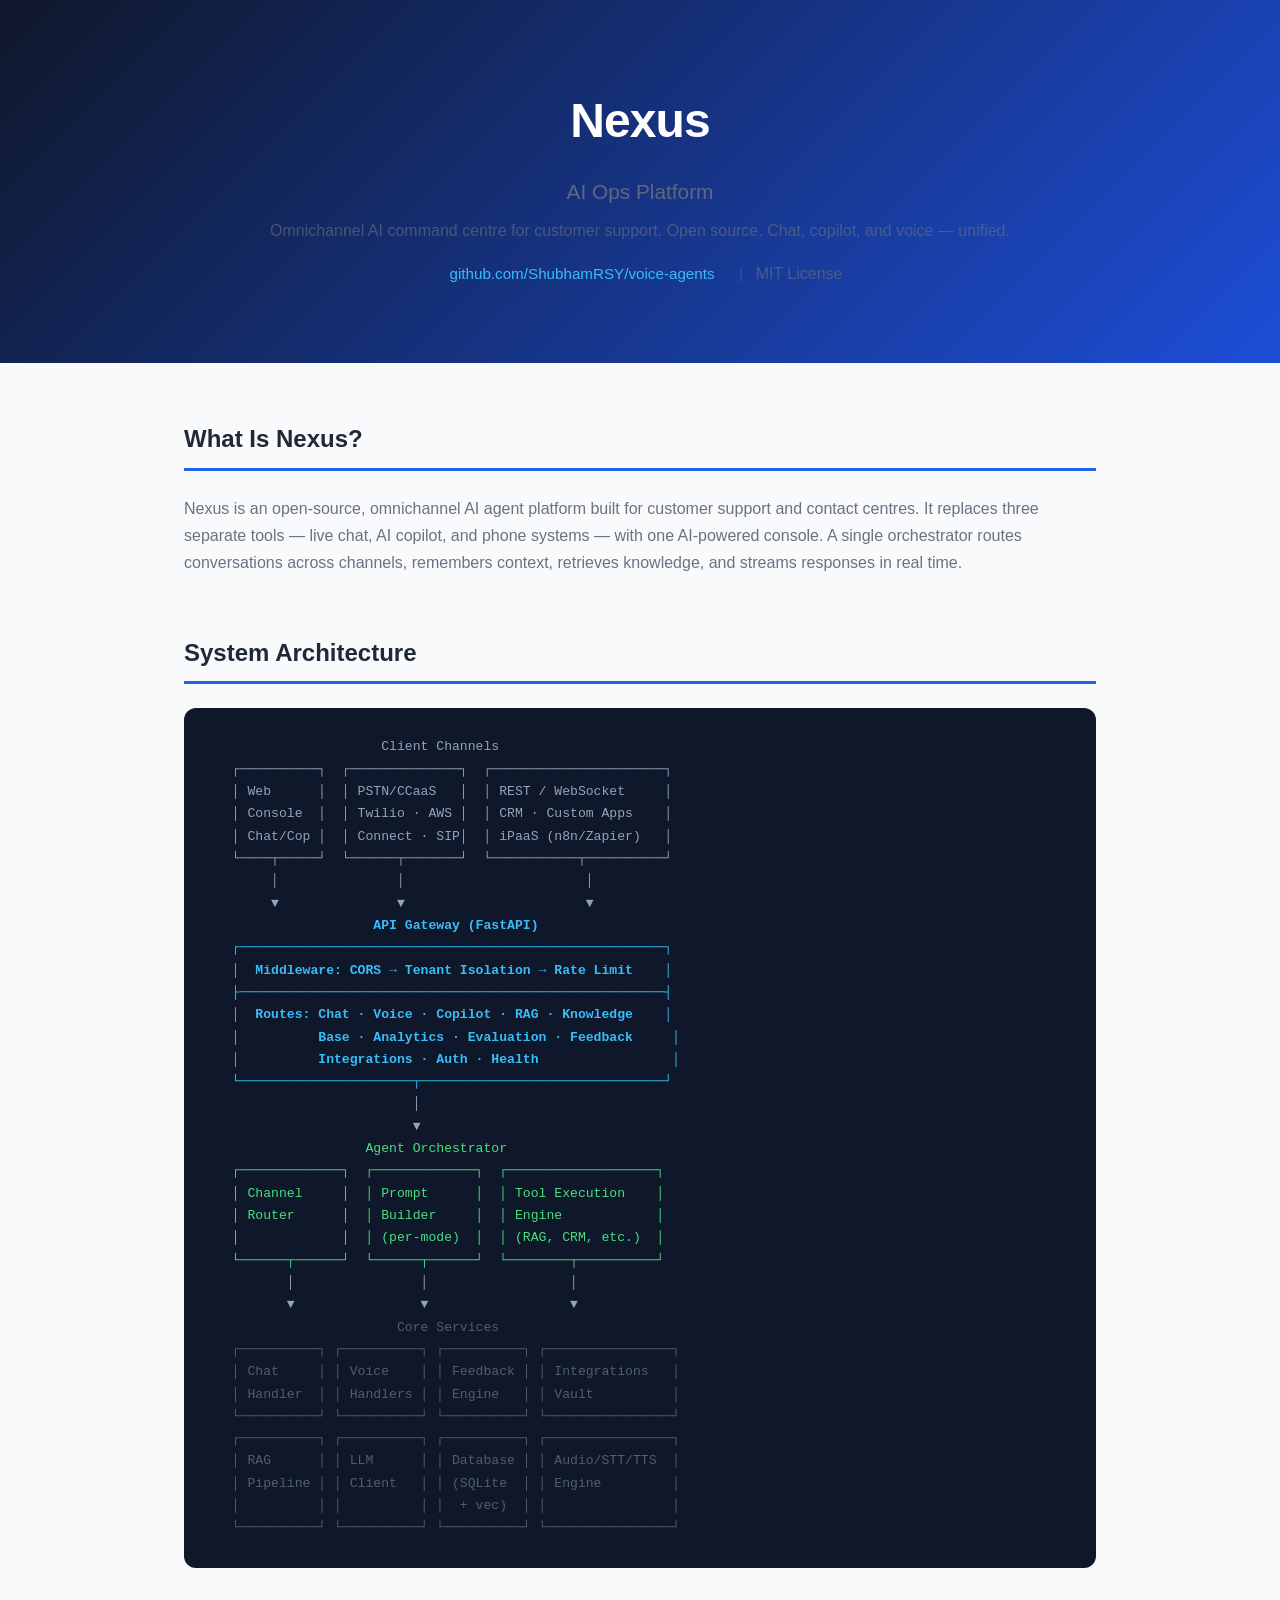
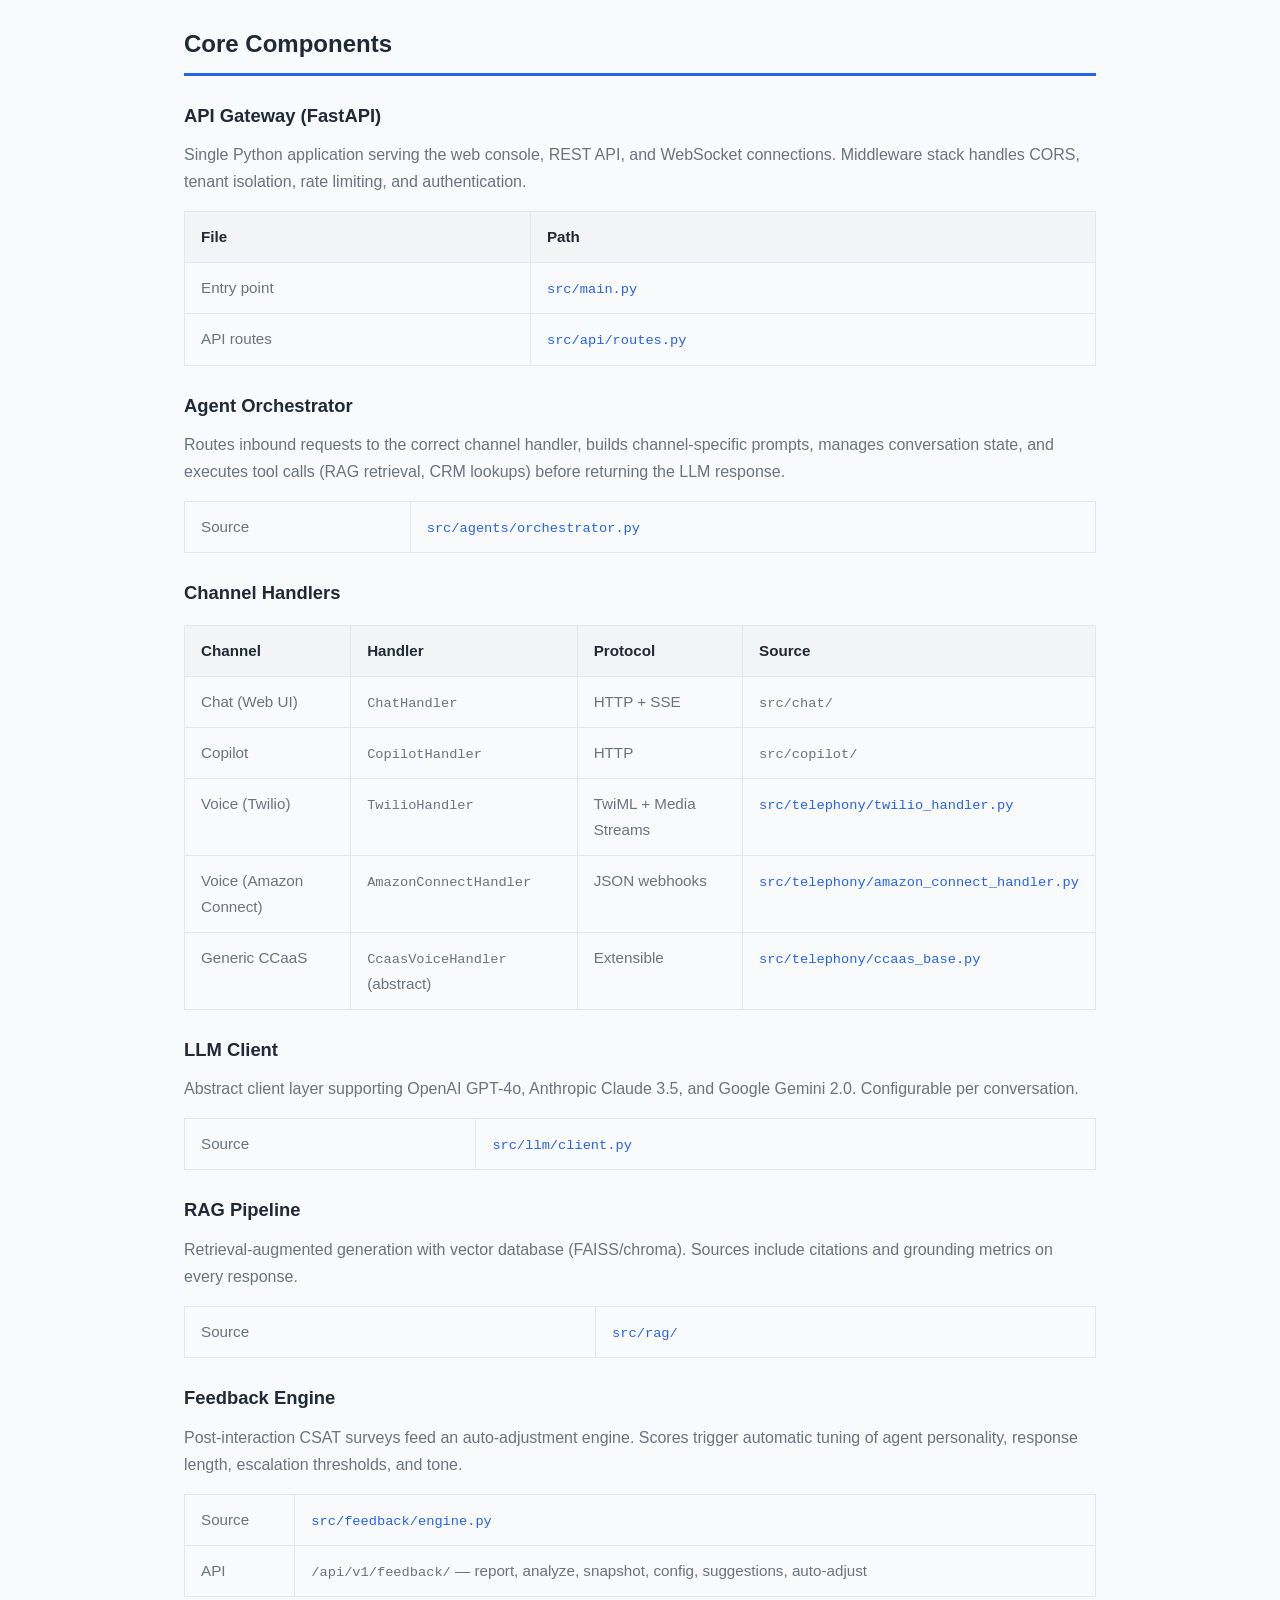
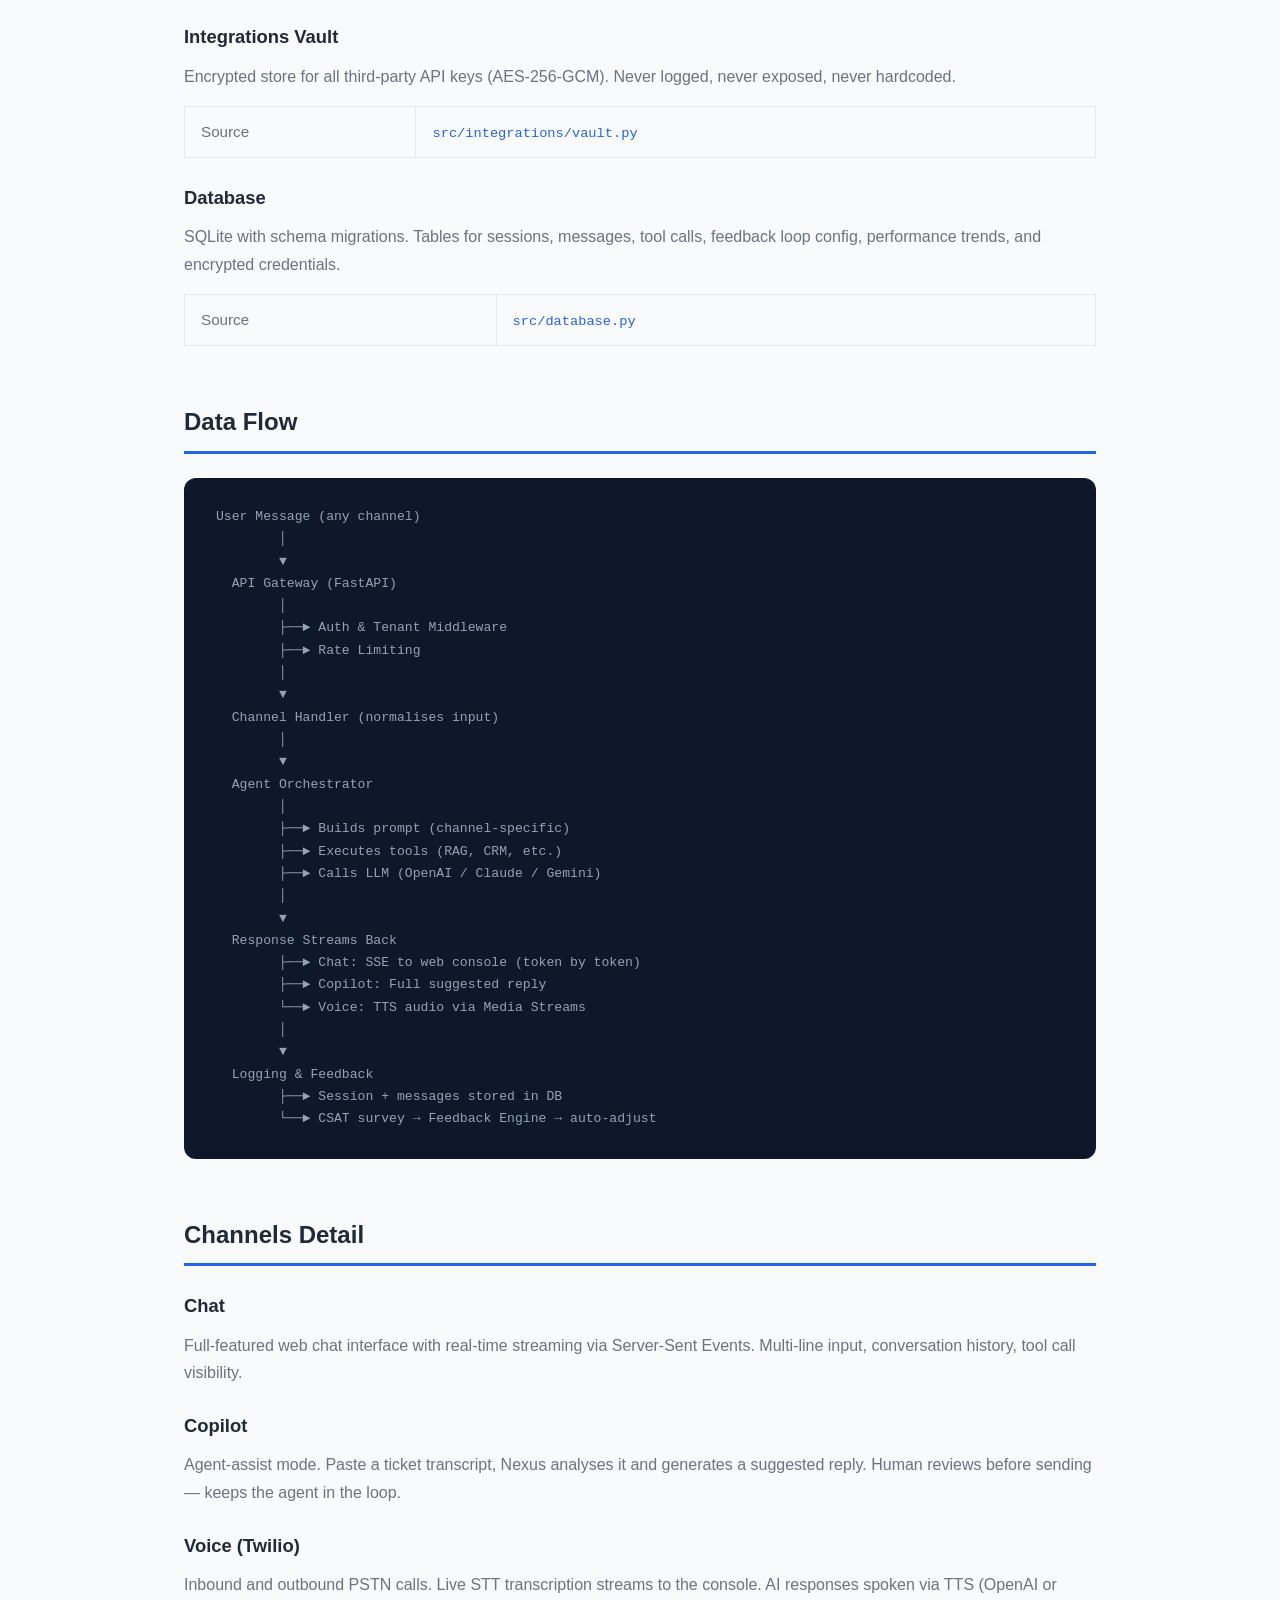
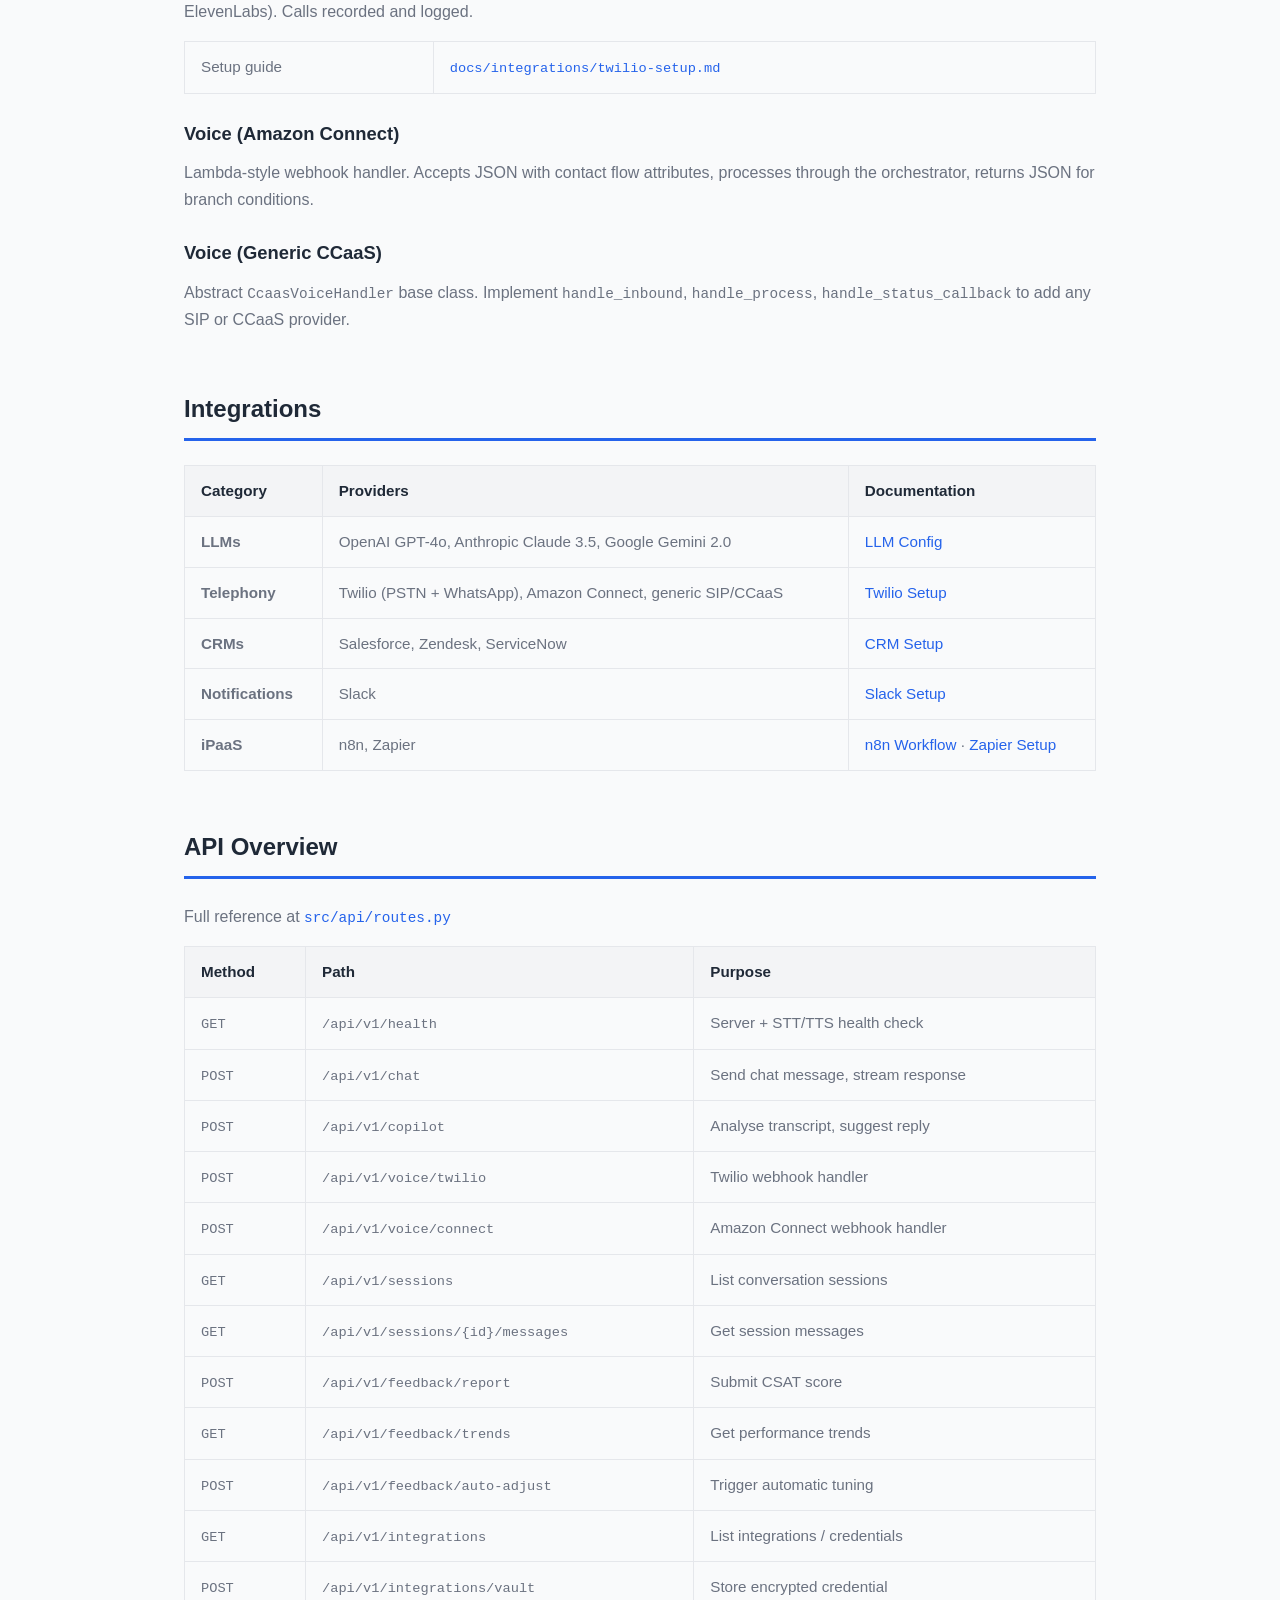
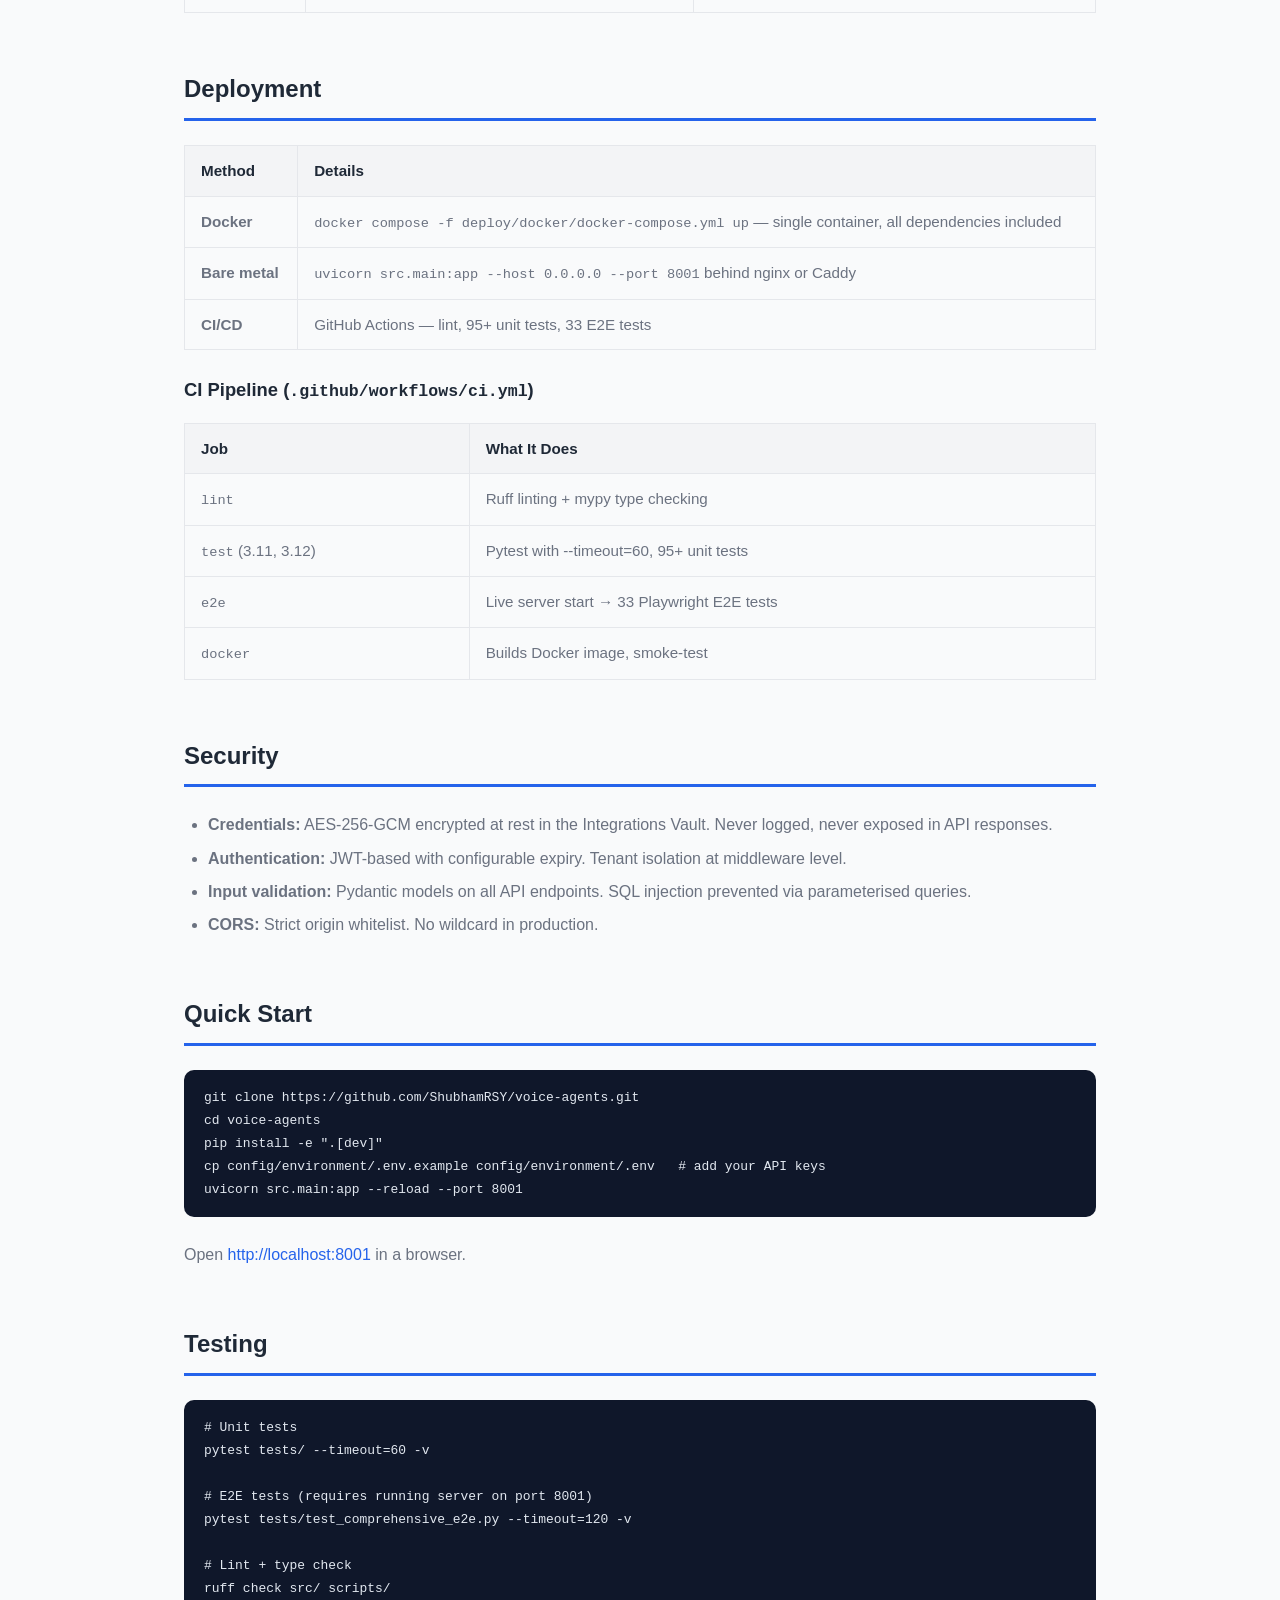
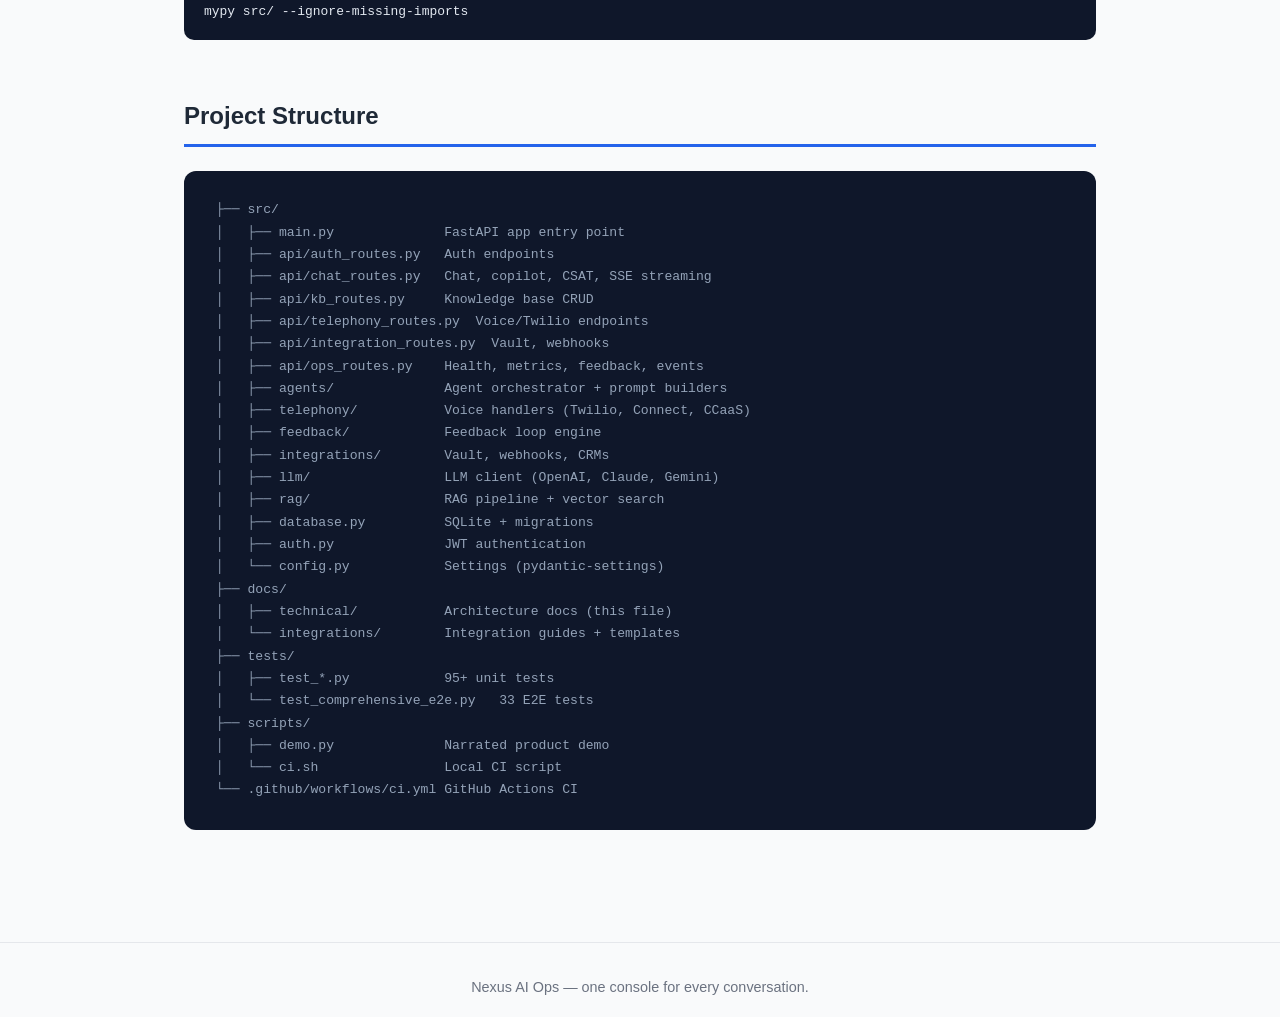
==== commit 807ab526: "Production hardening: routes refactored, SSE streaming, Dockerfile optimized, CI hardened, docs sync" ====
--- a/docs/technical/index.html
+++ b/docs/technical/index.html
@@ -339,14 +339,14 @@
         <tr><th>Method</th><th>Details</th></tr>
         <tr><td><strong>Docker</strong></td><td><code>docker compose -f deploy/docker/docker-compose.yml up</code> — single container, all dependencies included</td></tr>
         <tr><td><strong>Bare metal</strong></td><td><code>uvicorn src.main:app --host 0.0.0.0 --port 8001</code> behind nginx or Caddy</td></tr>
-        <tr><td><strong>CI/CD</strong></td><td>GitHub Actions — lint, 158+ unit tests, 33 E2E tests</td></tr>
+        <tr><td><strong>CI/CD</strong></td><td>GitHub Actions — lint, 95+ unit tests, 33 E2E tests</td></tr>
       </table>
 
       <h3>CI Pipeline (<code>.github/workflows/ci.yml</code>)</h3>
       <table>
         <tr><th>Job</th><th>What It Does</th></tr>
         <tr><td><code>lint</code></td><td>Ruff linting + mypy type checking</td></tr>
-        <tr><td><code>test</code> (3.11, 3.12)</td><td>Pytest with --timeout=60, 158+ unit tests</td></tr>
+        <tr><td><code>test</code> (3.11, 3.12)</td><td>Pytest with --timeout=60, 95+ unit tests</td></tr>
         <tr><td><code>e2e</code></td><td>Live server start → 33 Playwright E2E tests</td></tr>
         <tr><td><code>docker</code></td><td>Builds Docker image, smoke-test</td></tr>
       </table>
@@ -393,7 +393,12 @@
       <h2>Project Structure</h2>
       <div class="diagram">├── src/
 │   ├── main.py              FastAPI app entry point
-│   ├── api/routes.py        All REST API endpoints
+│   ├── api/auth_routes.py   Auth endpoints
+│   ├── api/chat_routes.py   Chat, copilot, CSAT, SSE streaming
+│   ├── api/kb_routes.py     Knowledge base CRUD
+│   ├── api/telephony_routes.py  Voice/Twilio endpoints
+│   ├── api/integration_routes.py  Vault, webhooks
+│   ├── api/ops_routes.py    Health, metrics, feedback, events
 │   ├── agents/              Agent orchestrator + prompt builders
 │   ├── telephony/           Voice handlers (Twilio, Connect, CCaaS)
 │   ├── feedback/            Feedback loop engine
@@ -407,7 +412,7 @@
 │   ├── technical/           Architecture docs (this file)
 │   └── integrations/        Integration guides + templates
 ├── tests/
-│   ├── test_*.py            158+ unit tests
+│   ├── test_*.py            95+ unit tests
 │   └── test_comprehensive_e2e.py   33 E2E tests
 ├── scripts/
 │   ├── demo.py              Narrated product demo
